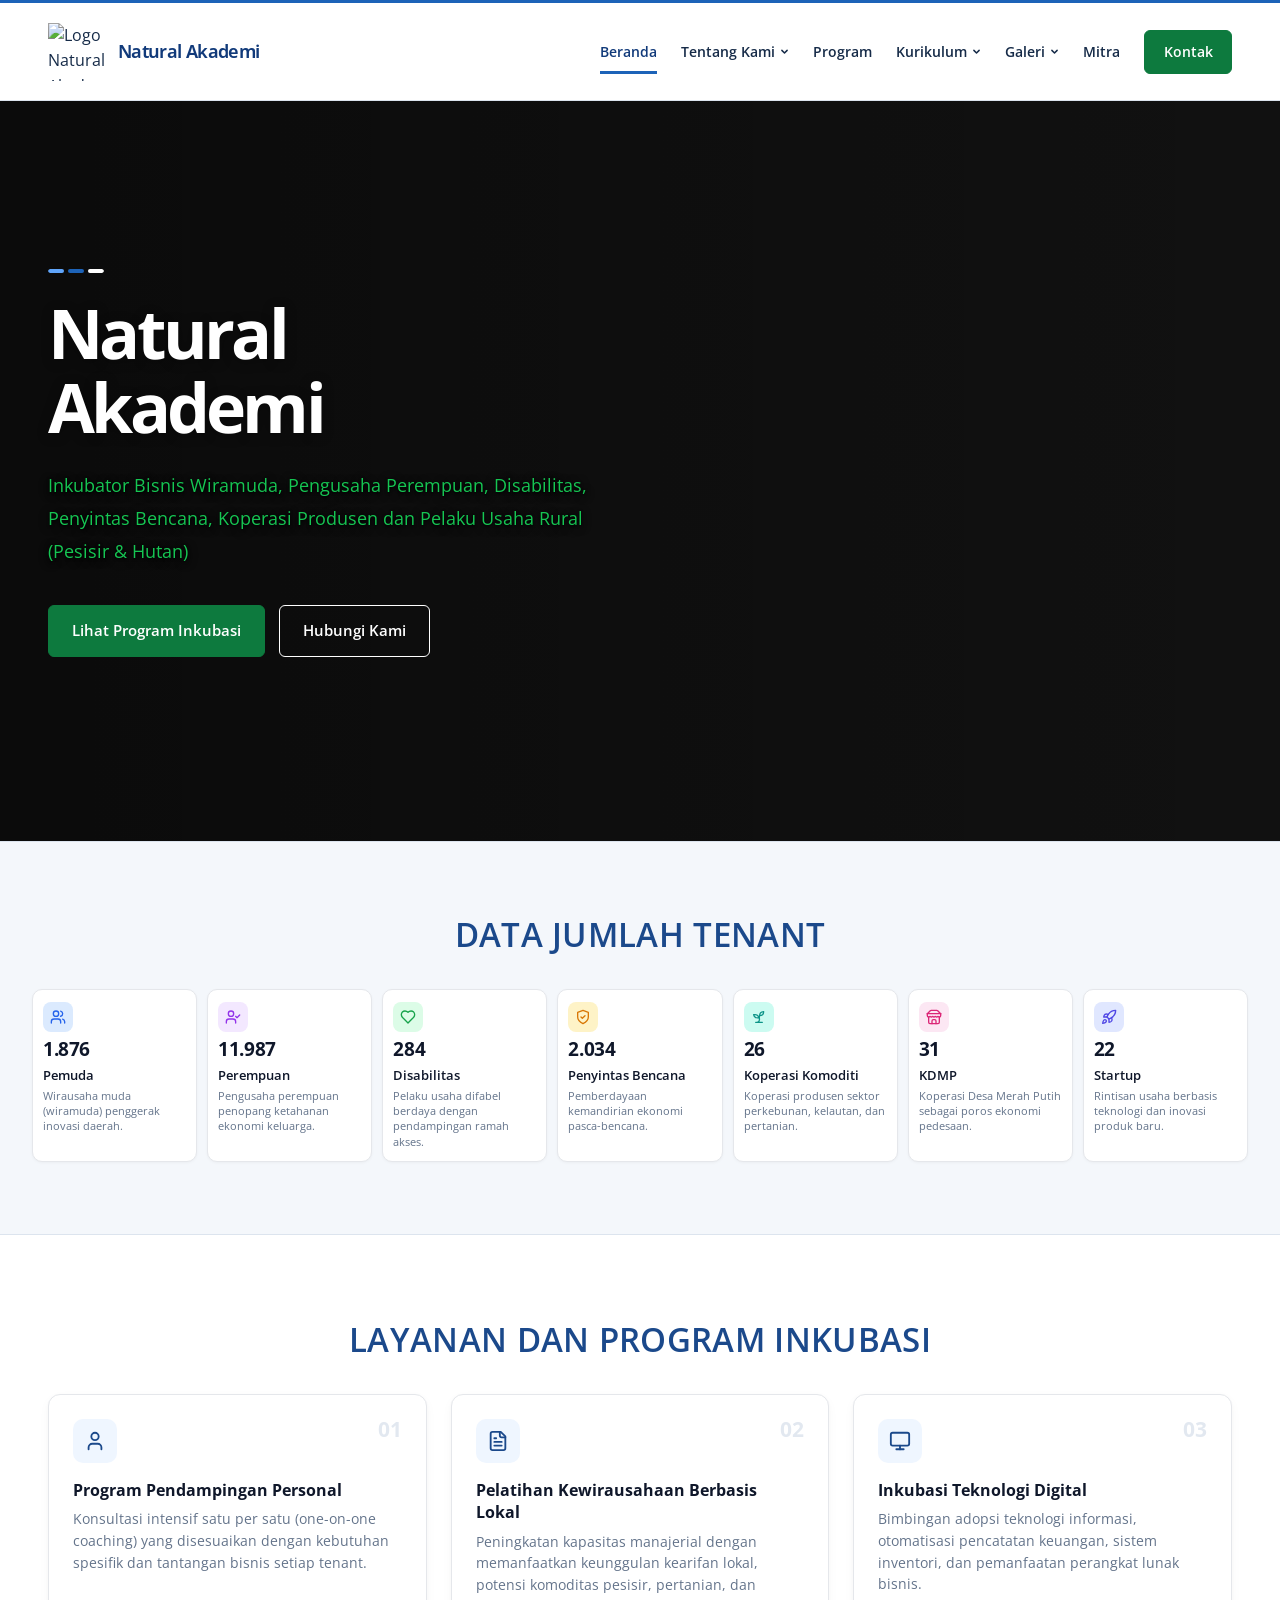
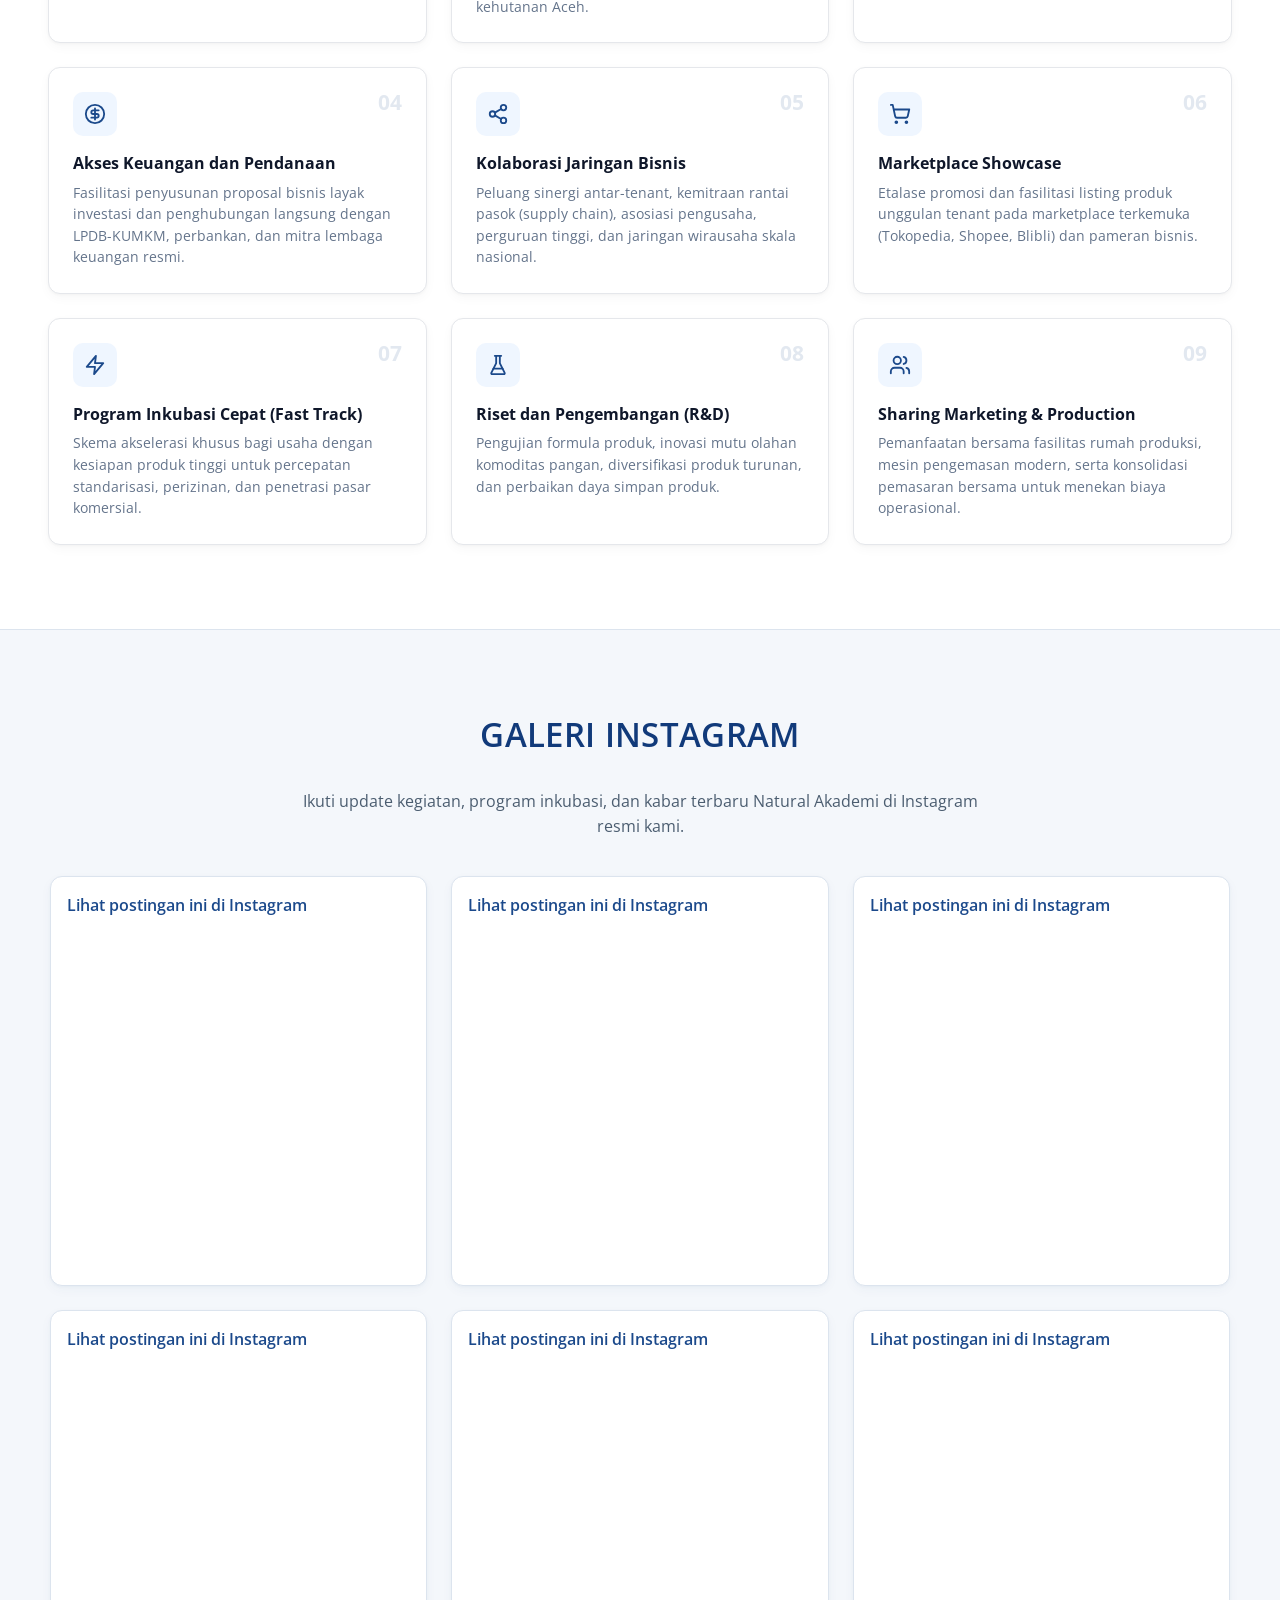
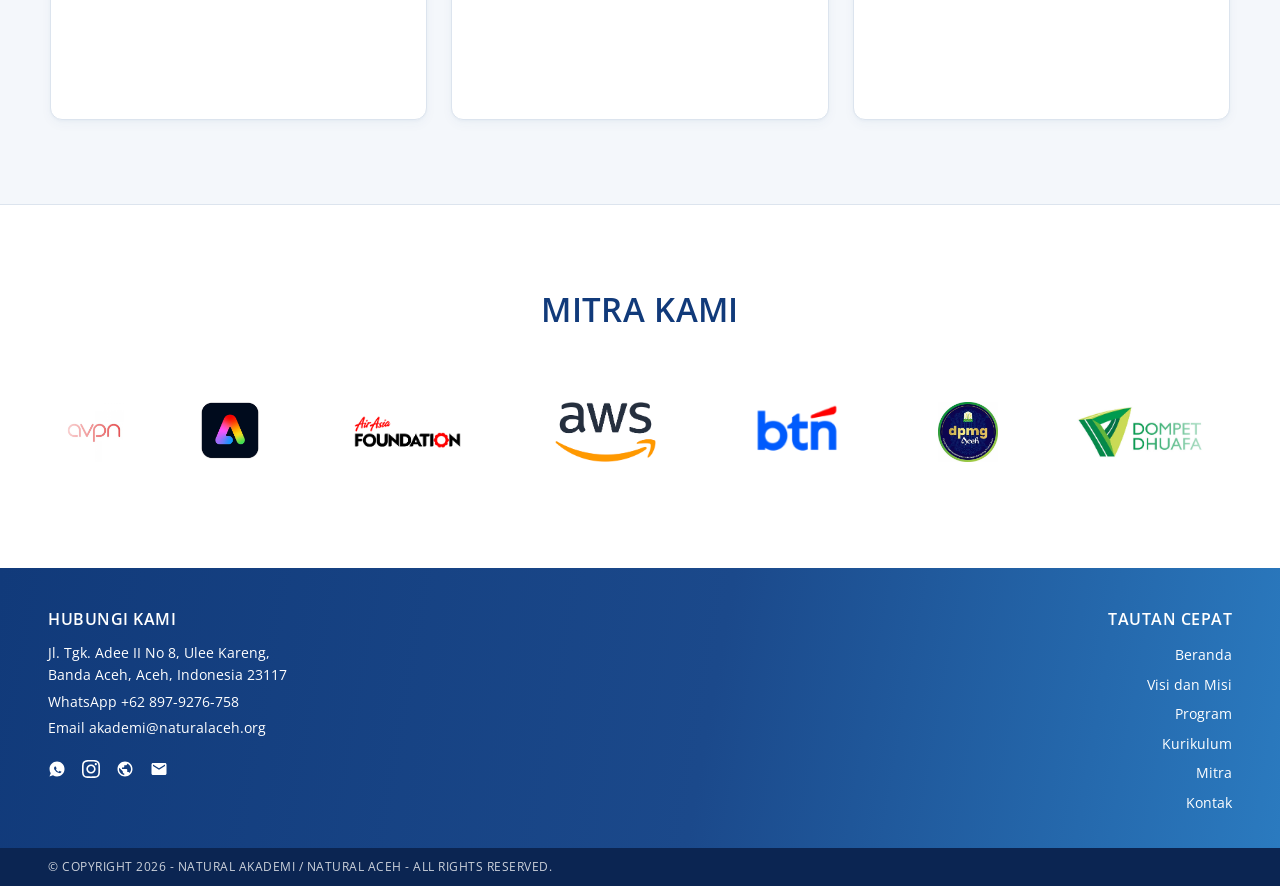
==== index.html @ de2aea74 "Add files via upload" ====
<!doctype html>
<html lang="id">
  <head>
    <meta charset="utf-8">
    <meta name="viewport" content="width=device-width, initial-scale=1">
    <meta name="theme-color" content="#1B498B">
    <meta name="description" content="Natural Akademi — Inkubator Bisnis Wiramuda, Pengusaha Perempuan, Disabilitas, Penyintas Bencana, Koperasi Produsen dan Pelaku Usaha Rural (Pesisir & Hutan)">
    <title>Natural Akademi | Sentra Kewirausahaan Pemuda</title>
    <link rel="icon" type="image/jpeg" href="Informasi%20mengenai%20natural%20akademi/Natural%20akademi%20logo%201.jpeg">
    <link rel="stylesheet" href="styles.css">
    <script src="script.js" defer></script>
  </head>
  <body>
    <a class="skip-link" href="#beranda">Lewati navigasi</a>

    <header class="site-header">
      <div class="container header-inner">
        <a class="brand" href="#beranda" aria-label="Natural Akademi — Beranda">
          <img src="Informasi%20mengenai%20natural%20akademi/Natural%20akademi%20logo%201.jpeg" width="1600" height="1596" alt="Logo Natural Akademi">
          <span>Natural <strong>Akademi</strong></span>
        </a>

        <button class="menu-toggle" type="button" aria-controls="primary-navigation" aria-expanded="false" hidden>
          <span class="menu-icon" aria-hidden="true"><span></span><span></span><span></span></span>
          <span class="visually-hidden menu-label">Buka menu navigasi</span>
        </button>

        <nav id="primary-navigation" class="navigation" aria-label="Navigasi utama">
          <ul>
            <li><a href="#beranda" aria-current="location">Beranda</a></li>
            <li class="nav-dropdown">
              <button
                class="dropdown-trigger"
                type="button"
                aria-expanded="false"
                aria-controls="dropdown-about"
                aria-haspopup="true"
              >
                <span>Tentang Kami</span>
                <svg class="dropdown-chevron" width="9" height="9" viewBox="0 0 12 12" aria-hidden="true" focusable="false">
                  <path d="M2.5 4.5L6 8L9.5 4.5" fill="none" stroke="currentColor" stroke-width="2" stroke-linecap="round" stroke-linejoin="round"/>
                </svg>
              </button>
              <ul id="dropdown-about" class="dropdown-menu">
                <li><a href="visi-misi.html">Visi dan Misi</a></li>
                <li><a href="tujuan-utama.html">Tujuan Utama</a></li>
                <li><a href="struktur-pengelola.html">Struktur Pengelola</a></li>
              </ul>
            </li>
            <li><a href="#program">Program</a></li>
            <li class="nav-dropdown">
              <button
                class="dropdown-trigger"
                type="button"
                aria-expanded="false"
                aria-controls="dropdown-curriculum"
                aria-haspopup="true"
              >
                <span>Kurikulum</span>
                <svg class="dropdown-chevron" width="9" height="9" viewBox="0 0 12 12" aria-hidden="true" focusable="false">
                  <path d="M2.5 4.5L6 8L9.5 4.5" fill="none" stroke="currentColor" stroke-width="2" stroke-linecap="round" stroke-linejoin="round"/>
                </svg>
              </button>
              <ul id="dropdown-curriculum" class="dropdown-menu">
                <li><a href="kurikulum-inkubasi-umkm.html">Kurikulum Inkubasi UMKM</a></li>
                <li><a href="strategi-inkubasi-koperasi.html">Strategi Inkubasi Koperasi</a></li>
              </ul>
            </li>
            <li class="nav-dropdown">
              <button
                class="dropdown-trigger"
                type="button"
                aria-expanded="false"
                aria-controls="dropdown-gallery"
                aria-haspopup="true"
              >
                <span>Galeri</span>
                <svg class="dropdown-chevron" width="9" height="9" viewBox="0 0 12 12" aria-hidden="true" focusable="false">
                  <path d="M2.5 4.5L6 8L9.5 4.5" fill="none" stroke="currentColor" stroke-width="2" stroke-linecap="round" stroke-linejoin="round"/>
                </svg>
              </button>
              <ul id="dropdown-gallery" class="dropdown-menu">
                <li><a href="#galeri-instagram">Galeri Instagram</a></li>
                <li><a href="galeri-photo.html">Galeri Photo</a></li>
              </ul>
            </li>
            <li><a href="#mitra">Mitra</a></li>
            <!-- Restore Alur Inkubasi and Fasilitas when their sections are available. -->
            <li><a class="nav-contact" href="#kontak">Kontak</a></li>
          </ul>
        </nav>
      </div>
    </header>

    <main>
      <section class="hero" id="beranda" aria-labelledby="hero-title" tabindex="-1">
        <video class="hero-video" id="hero-video" loop playsinline preload="metadata" aria-hidden="true" tabindex="-1">
          <source src="Pasar%20Laut%20Aceh.mp4" type="video/mp4">
        </video>
        <div class="container hero-inner">
          <div class="hero-content">
            <div class="brand-rule" aria-hidden="true"><span></span><span></span><span></span></div>
            <h1 id="hero-title">Natural <span>Akademi</span></h1>
            <p class="hero-tagline">Inkubator Bisnis Wiramuda, Pengusaha Perempuan, Disabilitas, Penyintas Bencana, Koperasi Produsen dan Pelaku Usaha Rural (Pesisir &amp; Hutan)</p>
            <div class="hero-actions">
              <a class="button button-primary" href="#program">Lihat Program Inkubasi</a>
              <a class="button button-secondary" href="#kontak">Hubungi Kami</a>
            </div>
          </div>
        </div>
      </section>
      <section class="tenant-section" id="tenant" aria-labelledby="tenant-title">
        <div class="container tenant-container">
          <h2 class="tenant-title" id="tenant-title">DATA JUMLAH TENANT</h2>
          <dl class="tenant-grid">
            <div class="tenant-card">
              <dd class="tenant-number">
                <span class="tenant-icon tenant-icon--blue" aria-hidden="true">
                  <svg viewBox="0 0 24 24" fill="none" stroke="currentColor" stroke-width="2" stroke-linecap="round" stroke-linejoin="round"><path d="M16 21v-2a4 4 0 0 0-4-4H6a4 4 0 0 0-4 4v2"/><circle cx="9" cy="7" r="4"/><path d="M22 21v-2a4 4 0 0 0-3-3.87"/><path d="M16 3.13a4 4 0 0 1 0 7.75"/></svg>
                </span>
                <span>1.876</span>
              </dd>
              <dt class="tenant-label">Pemuda</dt>
              <dd class="tenant-desc">Wirausaha muda (wiramuda) penggerak inovasi daerah.</dd>
            </div>
            <div class="tenant-card">
              <dd class="tenant-number">
                <span class="tenant-icon tenant-icon--purple" aria-hidden="true">
                  <svg viewBox="0 0 24 24" fill="none" stroke="currentColor" stroke-width="2" stroke-linecap="round" stroke-linejoin="round"><path d="M16 21v-2a4 4 0 0 0-4-4H6a4 4 0 0 0-4 4v2"/><circle cx="9" cy="7" r="4"/><polyline points="16 11 18 13 22 9"/></svg>
                </span>
                <span>11.987</span>
              </dd>
              <dt class="tenant-label">Perempuan</dt>
              <dd class="tenant-desc">Pengusaha perempuan penopang ketahanan ekonomi keluarga.</dd>
            </div>
            <div class="tenant-card">
              <dd class="tenant-number">
                <span class="tenant-icon tenant-icon--green" aria-hidden="true">
                  <svg viewBox="0 0 24 24" fill="none" stroke="currentColor" stroke-width="2" stroke-linecap="round" stroke-linejoin="round"><path d="M19 14c1.49-1.46 3-3.21 3-5.5A5.5 5.5 0 0 0 16.5 3c-1.76 0-3 .5-4.5 2-1.5-1.5-2.74-2-4.5-2A5.5 5.5 0 0 0 2 8.5c0 2.3 1.5 4.05 3 5.5l7 7Z"/></svg>
                </span>
                <span>284</span>
              </dd>
              <dt class="tenant-label">Disabilitas</dt>
              <dd class="tenant-desc">Pelaku usaha difabel berdaya dengan pendampingan ramah akses.</dd>
            </div>
            <div class="tenant-card">
              <dd class="tenant-number">
                <span class="tenant-icon tenant-icon--amber" aria-hidden="true">
                  <svg viewBox="0 0 24 24" fill="none" stroke="currentColor" stroke-width="2" stroke-linecap="round" stroke-linejoin="round"><path d="M12 22s8-4 8-10V5l-8-3-8 3v7c0 6 8 10 8 10"/><path d="m9 12 2 2 4-4"/></svg>
                </span>
                <span>2.034</span>
              </dd>
              <dt class="tenant-label">Penyintas Bencana</dt>
              <dd class="tenant-desc">Pemberdayaan kemandirian ekonomi pasca-bencana.</dd>
            </div>
            <div class="tenant-card">
              <dd class="tenant-number">
                <span class="tenant-icon tenant-icon--teal" aria-hidden="true">
                  <svg viewBox="0 0 24 24" fill="none" stroke="currentColor" stroke-width="2" stroke-linecap="round" stroke-linejoin="round"><path d="M7 20h10"/><path d="M10 20c5.5-2.5.8-6.4 3-10"/><path d="M9.5 9.4c1.1.8 1.8 2.2 2.3 3.7-2 .4-3.5.4-4.8-.3-1.2-.6-2.3-1.9-3-4.2 2.8-.5 4.4 0 5.5.8z"/><path d="M14.1 6a7 7 0 0 0-1.1 4c1.9-.1 3.3-.6 4.3-1.4 1-1 1.6-2.3 1.7-4.6-2.7.1-4 1-4.9 2z"/></svg>
                </span>
                <span>26</span>
              </dd>
              <dt class="tenant-label">Koperasi Komoditi</dt>
              <dd class="tenant-desc">Koperasi produsen sektor perkebunan, kelautan, dan pertanian.</dd>
            </div>
            <div class="tenant-card">
              <dd class="tenant-number">
                <span class="tenant-icon tenant-icon--pink" aria-hidden="true">
                  <svg viewBox="0 0 24 24" fill="none" stroke="currentColor" stroke-width="2" stroke-linecap="round" stroke-linejoin="round"><path d="m2 7 4.41-4.41A2 2 0 0 1 7.83 2h8.34a2 2 0 0 1 1.42.59L22 7"/><path d="M4 12v8a2 2 0 0 0 2 2h12a2 2 0 0 0 2-2v-8"/><path d="M15 22v-4a2 2 0 0 0-2-2h-2a2 2 0 0 0-2 2v4"/><path d="M2 7h20"/><path d="M22 7v3a2 2 0 0 1-2 2v0a2.7 2.7 0 0 1-1.59-.63.7.7 0 0 0-.82 0A2.7 2.7 0 0 1 16 12a2.7 2.7 0 0 1-1.59-.63.7.7 0 0 0-.82 0A2.7 2.7 0 0 1 12 12a2.7 2.7 0 0 1-1.59-.63.7.7 0 0 0-.82 0A2.7 2.7 0 0 1 8 12a2.7 2.7 0 0 1-1.59-.63.7.7 0 0 0-.82 0A2.7 2.7 0 0 1 4 12v0a2 2 0 0 1-2-2V7"/></svg>
                </span>
                <span>31</span>
              </dd>
              <dt class="tenant-label">KDMP</dt>
              <dd class="tenant-desc">Koperasi Desa Merah Putih sebagai poros ekonomi pedesaan.</dd>
            </div>
            <div class="tenant-card">
              <dd class="tenant-number">
                <span class="tenant-icon tenant-icon--indigo" aria-hidden="true">
                  <svg viewBox="0 0 24 24" fill="none" stroke="currentColor" stroke-width="2" stroke-linecap="round" stroke-linejoin="round"><path d="M4.5 16.5c-1.5 1.26-2 5-2 5s3.74-.5 5-2c.71-.84.7-2.13-.09-2.91a2.18 2.18 0 0 0-2.91-.09z"/><path d="m12 15-3-3a22 22 0 0 1 2-3.95A12.88 12.88 0 0 1 22 2c0 2.72-.78 7.5-6 11a22.35 22.35 0 0 1-4 2z"/><path d="M9 12H4s.55-3.03 2-4c1.62-1.08 5 0 5 0"/><path d="M12 15v5s3.03-.55 4-2c1.08-1.62 0-5 0-5"/></svg>
                </span>
                <span>22</span>
              </dd>
              <dt class="tenant-label">Startup</dt>
              <dd class="tenant-desc">Rintisan usaha berbasis teknologi dan inovasi produk baru.</dd>
            </div>
          </dl>
        </div>
      </section>
      <section class="program-section" id="program" aria-labelledby="program-title">
        <div class="container">
          <h2 class="program-title" id="program-title">LAYANAN DAN PROGRAM INKUBASI</h2>
          <ol class="program-grid" role="list">
            <li class="program-card">
              <div class="program-card-header">
                <span class="program-icon" aria-hidden="true">
                  <svg viewBox="0 0 24 24" fill="none" stroke="currentColor" stroke-width="2" stroke-linecap="round" stroke-linejoin="round"><path d="M19 21v-2a4 4 0 0 0-4-4H9a4 4 0 0 0-4 4v2"/><circle cx="12" cy="7" r="4"/></svg>
                </span>
                <span class="program-number" aria-hidden="true">01</span>
              </div>
              <h3 class="program-card-title">Program Pendampingan Personal</h3>
              <p class="program-card-desc">Konsultasi intensif satu per satu (one-on-one coaching) yang disesuaikan dengan kebutuhan spesifik dan tantangan bisnis setiap tenant.</p>
            </li>
            <li class="program-card">
              <div class="program-card-header">
                <span class="program-icon" aria-hidden="true">
                  <svg viewBox="0 0 24 24" fill="none" stroke="currentColor" stroke-width="2" stroke-linecap="round" stroke-linejoin="round"><path d="M15 2H6a2 2 0 0 0-2 2v16a2 2 0 0 0 2 2h12a2 2 0 0 0 2-2V7Z"/><path d="M14 2v4a2 2 0 0 0 2 2h4"/><path d="M10 9H8"/><path d="M16 13H8"/><path d="M16 17H8"/></svg>
                </span>
                <span class="program-number" aria-hidden="true">02</span>
              </div>
              <h3 class="program-card-title">Pelatihan Kewirausahaan Berbasis Lokal</h3>
              <p class="program-card-desc">Peningkatan kapasitas manajerial dengan memanfaatkan keunggulan kearifan lokal, potensi komoditas pesisir, pertanian, dan kehutanan Aceh.</p>
            </li>
            <li class="program-card">
              <div class="program-card-header">
                <span class="program-icon" aria-hidden="true">
                  <svg viewBox="0 0 24 24" fill="none" stroke="currentColor" stroke-width="2" stroke-linecap="round" stroke-linejoin="round"><rect width="20" height="14" x="2" y="3" rx="2"/><line x1="8" x2="16" y1="21" y2="21"/><line x1="12" x2="12" y1="17" y2="21"/></svg>
                </span>
                <span class="program-number" aria-hidden="true">03</span>
              </div>
              <h3 class="program-card-title">Inkubasi Teknologi Digital</h3>
              <p class="program-card-desc">Bimbingan adopsi teknologi informasi, otomatisasi pencatatan keuangan, sistem inventori, dan pemanfaatan perangkat lunak bisnis.</p>
            </li>
            <li class="program-card">
              <div class="program-card-header">
                <span class="program-icon" aria-hidden="true">
                  <svg viewBox="0 0 24 24" fill="none" stroke="currentColor" stroke-width="2" stroke-linecap="round" stroke-linejoin="round"><circle cx="12" cy="12" r="10"/><path d="M16 8h-6a2 2 0 1 0 0 4h4a2 2 0 1 1 0 4H8"/><path d="M12 18V6"/></svg>
                </span>
                <span class="program-number" aria-hidden="true">04</span>
              </div>
              <h3 class="program-card-title">Akses Keuangan dan Pendanaan</h3>
              <p class="program-card-desc">Fasilitasi penyusunan proposal bisnis layak investasi dan penghubungan langsung dengan LPDB-KUMKM, perbankan, dan mitra lembaga keuangan resmi.</p>
            </li>
            <li class="program-card">
              <div class="program-card-header">
                <span class="program-icon" aria-hidden="true">
                  <svg viewBox="0 0 24 24" fill="none" stroke="currentColor" stroke-width="2" stroke-linecap="round" stroke-linejoin="round"><circle cx="18" cy="5" r="3"/><circle cx="6" cy="12" r="3"/><circle cx="18" cy="19" r="3"/><line x1="8.59" x2="15.42" y1="13.51" y2="17.49"/><line x1="15.41" x2="8.59" y1="6.51" y2="10.49"/></svg>
                </span>
                <span class="program-number" aria-hidden="true">05</span>
              </div>
              <h3 class="program-card-title">Kolaborasi Jaringan Bisnis</h3>
              <p class="program-card-desc">Peluang sinergi antar-tenant, kemitraan rantai pasok (supply chain), asosiasi pengusaha, perguruan tinggi, dan jaringan wirausaha skala nasional.</p>
            </li>
            <li class="program-card">
              <div class="program-card-header">
                <span class="program-icon" aria-hidden="true">
                  <svg viewBox="0 0 24 24" fill="none" stroke="currentColor" stroke-width="2" stroke-linecap="round" stroke-linejoin="round"><circle cx="8" cy="21" r="1"/><circle cx="19" cy="21" r="1"/><path d="M2.05 2.05h2l2.66 12.42a2 2 0 0 0 2 1.58h9.78a2 2 0 0 0 1.95-1.57l1.65-7.43H5.12"/></svg>
                </span>
                <span class="program-number" aria-hidden="true">06</span>
              </div>
              <h3 class="program-card-title">Marketplace Showcase</h3>
              <p class="program-card-desc">Etalase promosi dan fasilitasi listing produk unggulan tenant pada marketplace terkemuka (Tokopedia, Shopee, Blibli) dan pameran bisnis.</p>
            </li>
            <li class="program-card">
              <div class="program-card-header">
                <span class="program-icon" aria-hidden="true">
                  <svg viewBox="0 0 24 24" fill="none" stroke="currentColor" stroke-width="2" stroke-linecap="round" stroke-linejoin="round"><polygon points="13 2 3 14 12 14 11 22 21 10 12 10 13 2"/></svg>
                </span>
                <span class="program-number" aria-hidden="true">07</span>
              </div>
              <h3 class="program-card-title">Program Inkubasi Cepat (Fast Track)</h3>
              <p class="program-card-desc">Skema akselerasi khusus bagi usaha dengan kesiapan produk tinggi untuk percepatan standarisasi, perizinan, dan penetrasi pasar komersial.</p>
            </li>
            <li class="program-card">
              <div class="program-card-header">
                <span class="program-icon" aria-hidden="true">
                  <svg viewBox="0 0 24 24" fill="none" stroke="currentColor" stroke-width="2" stroke-linecap="round" stroke-linejoin="round"><path d="M10 2v7.527a2 2 0 0 1-.211.896L4.72 20.55a1 1 0 0 0 .9 1.45h12.76a1 1 0 0 0 .9-1.45l-5.069-10.127A2 2 0 0 1 14 9.527V2"/><path d="M8.5 2h7"/><path d="M7 16h10"/></svg>
                </span>
                <span class="program-number" aria-hidden="true">08</span>
              </div>
              <h3 class="program-card-title">Riset dan Pengembangan (R&amp;D)</h3>
              <p class="program-card-desc">Pengujian formula produk, inovasi mutu olahan komoditas pangan, diversifikasi produk turunan, dan perbaikan daya simpan produk.</p>
            </li>
            <li class="program-card">
              <div class="program-card-header">
                <span class="program-icon" aria-hidden="true">
                  <svg viewBox="0 0 24 24" fill="none" stroke="currentColor" stroke-width="2" stroke-linecap="round" stroke-linejoin="round"><path d="M16 21v-2a4 4 0 0 0-4-4H6a4 4 0 0 0-4 4v2"/><circle cx="9" cy="7" r="4"/><path d="M22 21v-2a4 4 0 0 0-3-3.87"/><path d="M16 3.13a4 4 0 0 1 0 7.75"/></svg>
                </span>
                <span class="program-number" aria-hidden="true">09</span>
              </div>
              <h3 class="program-card-title">Sharing Marketing &amp; Production</h3>
              <p class="program-card-desc">Pemanfaatan bersama fasilitas rumah produksi, mesin pengemasan modern, serta konsolidasi pemasaran bersama untuk menekan biaya operasional.</p>
            </li>
          </ol>
        </div>
      </section>

      <!-- Section Galeri Instagram (Sebelum Mitra) -->
      <section class="gallery-ig-section" id="galeri-instagram" aria-labelledby="gallery-ig-title">
        <div class="container">
          <div class="gallery-ig-inner">
            <h2 class="visi-misi-title" id="gallery-ig-title">GALERI INSTAGRAM</h2>
            <p class="gallery-ig-subtitle">Ikuti update kegiatan, program inkubasi, dan kabar terbaru Natural Akademi di Instagram resmi kami.</p>

            <ul class="gallery-ig-grid" aria-label="Daftar Postingan Instagram Natural Aceh">
              <li class="gallery-ig-card">
                <div class="ig-card-wrapper">
                  <blockquote class="instagram-media" data-instgrm-permalink="https://www.instagram.com/p/DgE9Px3xVOS/" data-instgrm-version="14">
                    <div style="padding:16px;">
                      <a href="https://www.instagram.com/p/DgE9Px3xVOS/" target="_blank" rel="noopener noreferrer" style="color:#1B498B; text-decoration:none; font-weight:600;">
                        Lihat postingan ini di Instagram
                      </a>
                    </div>
                  </blockquote>
                </div>
              </li>
              <li class="gallery-ig-card">
                <div class="ig-card-wrapper">
                  <blockquote class="instagram-media" data-instgrm-permalink="https://www.instagram.com/p/DgE9G06Rac5/" data-instgrm-version="14">
                    <div style="padding:16px;">
                      <a href="https://www.instagram.com/p/DgE9G06Rac5/" target="_blank" rel="noopener noreferrer" style="color:#1B498B; text-decoration:none; font-weight:600;">
                        Lihat postingan ini di Instagram
                      </a>
                    </div>
                  </blockquote>
                </div>
              </li>
              <li class="gallery-ig-card">
                <div class="ig-card-wrapper">
                  <blockquote class="instagram-media" data-instgrm-permalink="https://www.instagram.com/p/DfWUd2Ekw_3/" data-instgrm-version="14">
                    <div style="padding:16px;">
                      <a href="https://www.instagram.com/p/DfWUd2Ekw_3/" target="_blank" rel="noopener noreferrer" style="color:#1B498B; text-decoration:none; font-weight:600;">
                        Lihat postingan ini di Instagram
                      </a>
                    </div>
                  </blockquote>
                </div>
              </li>
              <li class="gallery-ig-card">
                <div class="ig-card-wrapper">
                  <blockquote class="instagram-media" data-instgrm-permalink="https://www.instagram.com/p/DfWUaR1E4mA/" data-instgrm-version="14">
                    <div style="padding:16px;">
                      <a href="https://www.instagram.com/p/DfWUaR1E4mA/" target="_blank" rel="noopener noreferrer" style="color:#1B498B; text-decoration:none; font-weight:600;">
                        Lihat postingan ini di Instagram
                      </a>
                    </div>
                  </blockquote>
                </div>
              </li>
              <li class="gallery-ig-card">
                <div class="ig-card-wrapper">
                  <blockquote class="instagram-media" data-instgrm-permalink="https://www.instagram.com/p/DfWUVsvkxzE/" data-instgrm-version="14">
                    <div style="padding:16px;">
                      <a href="https://www.instagram.com/p/DfWUVsvkxzE/" target="_blank" rel="noopener noreferrer" style="color:#1B498B; text-decoration:none; font-weight:600;">
                        Lihat postingan ini di Instagram
                      </a>
                    </div>
                  </blockquote>
                </div>
              </li>
              <li class="gallery-ig-card">
                <div class="ig-card-wrapper">
                  <blockquote class="instagram-media" data-instgrm-permalink="https://www.instagram.com/p/DfWUQfgE_N0/" data-instgrm-version="14">
                    <div style="padding:16px;">
                      <a href="https://www.instagram.com/p/DfWUQfgE_N0/" target="_blank" rel="noopener noreferrer" style="color:#1B498B; text-decoration:none; font-weight:600;">
                        Lihat postingan ini di Instagram
                      </a>
                    </div>
                  </blockquote>
                </div>
              </li>
            </ul>
          </div>
        </div>
        <script async src="https://www.instagram.com/embed.js"></script>
      </section>

      <!-- Section Mitra (Sebelum Kontak) -->
      <section class="partner-home-section" id="mitra" aria-labelledby="partner-title">
        <div class="container">
          <div class="partner-section">
            <h2 class="visi-misi-title" id="partner-title">MITRA KAMI</h2>

            <div class="partner-marquee">
              <div class="partner-marquee-track">
                <ul class="partner-marquee-list" aria-label="Daftar Logo Mitra Natural Akademi">
                  <li class="partner-marquee-item">
                    <img src="Mitra/AVPN%20logo.jpg" alt="Logo AVPN">
                  </li>
                  <li class="partner-marquee-item">
                    <img src="Mitra/Adobe%20Express%20logo.jpg" alt="Logo Adobe Express">
                  </li>
                  <li class="partner-marquee-item">
                    <img src="Mitra/Airasia%20Foundation%20logo.png" alt="Logo AirAsia Foundation">
                  </li>
                  <li class="partner-marquee-item">
                    <img src="Mitra/Amazone%20Web%20Service%20logo.png" alt="Logo Amazon Web Services">
                  </li>
                  <li class="partner-marquee-item">
                    <img src="Mitra/Bank%20BTN%20Logo.png" alt="Logo Bank BTN">
                  </li>
                  <li class="partner-marquee-item">
                    <img src="Mitra/DPMG%20Aceh%20logo.jpg" alt="Logo DPMG Aceh">
                  </li>
                  <li class="partner-marquee-item">
                    <img src="Mitra/Dompet%20Dhuafa%20logo.jpg" alt="Logo Dompet Dhuafa">
                  </li>
                  <li class="partner-marquee-item">
                    <img src="Mitra/GS1%20logo.png" alt="Logo GS1">
                  </li>
                  <li class="partner-marquee-item">
                    <img src="Mitra/Global%20center%20of%20adaption%20logo.png" alt="Logo Global Center on Adaptation">
                  </li>
                  <li class="partner-marquee-item">
                    <img src="Mitra/Honnold%20foundation%20logo.png" alt="Logo Honnold Foundation">
                  </li>
                  <li class="partner-marquee-item">
                    <img src="Mitra/Kedutaan%20Austria%20logo.png" alt="Logo Kedutaan Austria">
                  </li>
                  <li class="partner-marquee-item">
                    <img src="Mitra/Kemenkop%20Logo.png" alt="Logo Kementerian Koperasi dan UKM">
                  </li>
                  <li class="partner-marquee-item">
                    <img src="Mitra/Kemenpora%20Logo.png" alt="Logo Kementerian Pemuda dan Olahraga">
                  </li>
                  <li class="partner-marquee-item">
                    <img src="Mitra/Kemenristekdikti%20logo.png" alt="Logo Kemenristekdikti">
                  </li>
                  <li class="partner-marquee-item">
                    <img src="Mitra/Kementerian%20Agama%20logo.png" alt="Logo Kementerian Agama">
                  </li>
                  <li class="partner-marquee-item">
                    <img src="Mitra/Kementerian%20Ketenagakerjaan%20Kemnaker%20Logo.png" alt="Logo Kementerian Ketenagakerjaan">
                  </li>
                  <li class="partner-marquee-item">
                    <img src="Mitra/LPDB%20Koperasi%20logo.jpg" alt="Logo LPDB Koperasi">
                  </li>
                  <li class="partner-marquee-item">
                    <img src="Mitra/Paris%20peace%20Forum%20logo.png" alt="Logo Paris Peace Forum">
                  </li>
                  <li class="partner-marquee-item">
                    <img src="Mitra/Pegadaian%20Syariah%20logo.png" alt="Logo Pegadaian Syariah">
                  </li>
                  <li class="partner-marquee-item">
                    <img src="Mitra/Pemerintah%20aceh%20logo.png" alt="Logo Pemerintah Aceh">
                  </li>
                  <li class="partner-marquee-item">
                    <img src="Mitra/Pemkab%20Aceh%20Tengah%20logo.png" alt="Logo Pemkab Aceh Tengah">
                  </li>
                  <li class="partner-marquee-item">
                    <img src="Mitra/Pemkab%20aceh%20barat%20logo.jpg" alt="Logo Pemkab Aceh Barat">
                  </li>
                  <li class="partner-marquee-item">
                    <img src="Mitra/Pemko%20banda%20aceh%20logo.png" alt="Logo Pemko Banda Aceh">
                  </li>
                  <li class="partner-marquee-item">
                    <img src="Mitra/pln%20peduli%20logo.png" alt="Logo PLN Peduli">
                  </li>
                  <li class="partner-marquee-item">
                    <img src="Mitra/RRI%20logo.png" alt="Logo RRI">
                  </li>
                  <li class="partner-marquee-item">
                    <img src="Mitra/UMKM%20Logo.png" alt="Logo UMKM">
                  </li>
                  <li class="partner-marquee-item">
                    <img src="Mitra/Univ%20Abulyatama%20logo.jpg" alt="Logo Universitas Abulyatama">
                  </li>
                  <li class="partner-marquee-item">
                    <img src="Mitra/Universitas%20Syiah%20Kuala%20(USK)%20Logo.png" alt="Logo Universitas Syiah Kuala (USK)">
                  </li>
                  <li class="partner-marquee-item">
                    <img src="Mitra/Universitas%20Teuku%20Umar%20(UTU)%20logo.png" alt="Logo Universitas Teuku Umar (UTU)">
                  </li>
                  <li class="partner-marquee-item">
                    <img src="Mitra/WCS%20logo.png" alt="Logo WCS">
                  </li>
                  <li class="partner-marquee-item">
                    <img src="Mitra/PF%20muda%20logo.jpeg" alt="Pertamina Foundation">
                  </li>
                  <li class="partner-marquee-item">
                    <img src="Mitra/bisa%20logo.jpeg" alt="BISA">
                  </li>
                </ul>

                <ul class="partner-marquee-list" aria-hidden="true">
                  <li class="partner-marquee-item">
                    <img src="Mitra/AVPN%20logo.jpg" alt="">
                  </li>
                  <li class="partner-marquee-item">
                    <img src="Mitra/Adobe%20Express%20logo.jpg" alt="">
                  </li>
                  <li class="partner-marquee-item">
                    <img src="Mitra/Airasia%20Foundation%20logo.png" alt="">
                  </li>
                  <li class="partner-marquee-item">
                    <img src="Mitra/Amazone%20Web%20Service%20logo.png" alt="">
                  </li>
                  <li class="partner-marquee-item">
                    <img src="Mitra/Bank%20BTN%20Logo.png" alt="">
                  </li>
                  <li class="partner-marquee-item">
                    <img src="Mitra/DPMG%20Aceh%20logo.jpg" alt="">
                  </li>
                  <li class="partner-marquee-item">
                    <img src="Mitra/Dompet%20Dhuafa%20logo.jpg" alt="">
                  </li>
                  <li class="partner-marquee-item">
                    <img src="Mitra/GS1%20logo.png" alt="">
                  </li>
                  <li class="partner-marquee-item">
                    <img src="Mitra/Global%20center%20of%20adaption%20logo.png" alt="">
                  </li>
                  <li class="partner-marquee-item">
                    <img src="Mitra/Honnold%20foundation%20logo.png" alt="">
                  </li>
                  <li class="partner-marquee-item">
                    <img src="Mitra/Kedutaan%20Austria%20logo.png" alt="">
                  </li>
                  <li class="partner-marquee-item">
                    <img src="Mitra/Kemenkop%20Logo.png" alt="">
                  </li>
                  <li class="partner-marquee-item">
                    <img src="Mitra/Kemenpora%20Logo.png" alt="">
                  </li>
                  <li class="partner-marquee-item">
                    <img src="Mitra/Kemenristekdikti%20logo.png" alt="">
                  </li>
                  <li class="partner-marquee-item">
                    <img src="Mitra/Kementerian%20Agama%20logo.png" alt="">
                  </li>
                  <li class="partner-marquee-item">
                    <img src="Mitra/Kementerian%20Ketenagakerjaan%20Kemnaker%20Logo.png" alt="">
                  </li>
                  <li class="partner-marquee-item">
                    <img src="Mitra/LPDB%20Koperasi%20logo.jpg" alt="">
                  </li>
                  <li class="partner-marquee-item">
                    <img src="Mitra/Paris%20peace%20Forum%20logo.png" alt="">
                  </li>
                  <li class="partner-marquee-item">
                    <img src="Mitra/Pegadaian%20Syariah%20logo.png" alt="">
                  </li>
                  <li class="partner-marquee-item">
                    <img src="Mitra/Pemerintah%20aceh%20logo.png" alt="">
                  </li>
                  <li class="partner-marquee-item">
                    <img src="Mitra/Pemkab%20Aceh%20Tengah%20logo.png" alt="">
                  </li>
                  <li class="partner-marquee-item">
                    <img src="Mitra/Pemkab%20aceh%20barat%20logo.jpg" alt="">
                  </li>
                  <li class="partner-marquee-item">
                    <img src="Mitra/Pemko%20banda%20aceh%20logo.png" alt="">
                  </li>
                  <li class="partner-marquee-item">
                    <img src="Mitra/pln%20peduli%20logo.png" alt="">
                  </li>
                  <li class="partner-marquee-item">
                    <img src="Mitra/RRI%20logo.png" alt="">
                  </li>
                  <li class="partner-marquee-item">
                    <img src="Mitra/UMKM%20Logo.png" alt="">
                  </li>
                  <li class="partner-marquee-item">
                    <img src="Mitra/Univ%20Abulyatama%20logo.jpg" alt="">
                  </li>
                  <li class="partner-marquee-item">
                    <img src="Mitra/Universitas%20Syiah%20Kuala%20(USK)%20Logo.png" alt="">
                  </li>
                  <li class="partner-marquee-item">
                    <img src="Mitra/Universitas%20Teuku%20Umar%20(UTU)%20logo.png" alt="">
                  </li>
                  <li class="partner-marquee-item">
                    <img src="Mitra/WCS%20logo.png" alt="">
                  </li>
                  <li class="partner-marquee-item">
                    <img src="Mitra/PF%20muda%20logo.jpeg" alt="">
                  </li>
                  <li class="partner-marquee-item">
                    <img src="Mitra/bisa%20logo.jpeg" alt="">
                  </li>
                </ul>
              </div>
            </div>
          </div>
        </div>
      </section>
    </main>
    <footer class="site-footer" id="kontak" aria-labelledby="contact-title" tabindex="-1">
      <div class="footer-main-area">
        <div class="container footer-container">
          
          <!-- Kolom Kiri: HUBUNGI KAMI -->
          <div class="footer-col-left">
            <h2 class="footer-col-title" id="contact-title">HUBUNGI KAMI</h2>
            
            <div class="footer-contact-info">
              <p class="footer-info-item">
                Jl. Tgk. Adee II No 8, Ulee Kareng,<br>Banda Aceh, Aceh, Indonesia 23117
              </p>
              <p class="footer-info-item">
                <a href="https://wa.me/628979276758" target="_blank" rel="noopener noreferrer">WhatsApp +62 897-9276-758</a>
              </p>
              <p class="footer-info-item">
                <a href="mailto:akademi@naturalaceh.org">Email akademi@naturalaceh.org</a>
              </p>
            </div>

            <!-- Ikon Media Sosial Horizontal (Putih polos tanpa kotak/lingkaran) -->
            <div class="footer-social-row" aria-label="Media Sosial dan Kontak Resmi">
              <a class="footer-social-icon" href="https://wa.me/628979276758" target="_blank" rel="noopener noreferrer" aria-label="WhatsApp Natural Akademi">
                <svg width="18" height="18" viewBox="0 0 24 24" fill="currentColor" aria-hidden="true">
                  <path d="M12.031 2C6.511 2 2.016 6.496 2.016 12.016c0 1.954.56 3.86 1.625 5.517L2 22.031l4.633-1.602a9.99 9.99 0 0 0 5.398 1.579c5.52 0 10.016-4.496 10.016-10.016 0-5.52-4.496-9.992-10.016-9.992zm5.727 14.156c-.242.68-1.22 1.305-1.695 1.383-.446.078-1.016.14-3.14-.742-2.313-.961-3.797-3.32-3.914-3.477-.117-.156-.938-1.25-.938-2.383 0-1.133.586-1.688.805-1.922.21-.234.468-.297.625-.297.156 0 .312 0 .445.008.149.008.352-.055.555.43.211.5.719 1.758.781 1.883.063.125.102.273.016.438-.078.164-.117.273-.234.414-.117.14-.242.32-.344.43-.117.117-.242.242-.102.476.14.242.625 1.031 1.344 1.672.922.82 1.703 1.078 1.945 1.195.242.117.383.102.523-.062.14-.164.602-.703.766-.945.164-.242.328-.203.547-.117.219.078 1.39.656 1.633.781.242.117.406.18.468.281.063.102.063.586-.18 1.266z"/>
                </svg>
              </a>
              <a class="footer-social-icon" href="https://www.instagram.com/naturalaceh/" target="_blank" rel="noopener noreferrer" aria-label="Instagram Natural Aceh">
                <svg width="18" height="18" viewBox="0 0 24 24" fill="currentColor" aria-hidden="true">
                  <path d="M12 2.163c3.204 0 3.584.012 4.85.07 3.252.148 4.771 1.691 4.919 4.919.058 1.265.069 1.645.069 4.849 0 3.205-.012 3.584-.069 4.849-.149 3.225-1.664 4.771-4.919 4.919-1.266.058-1.644.07-4.85.07-3.204 0-3.584-.012-4.849-.07-3.26-.149-4.771-1.699-4.919-4.92-.058-1.265-.07-1.644-.07-4.849 0-3.204.013-3.583.07-4.849.149-3.227 1.664-4.771 4.919-4.919 1.266-.057 1.645-.069 4.849-.069zm0-2.163c-3.259 0-3.667.014-4.947.072-4.358.2-6.78 2.618-6.98 6.98-.059 1.281-.073 1.689-.073 4.948 0 3.259.014 3.668.072 4.948.2 4.358 2.618 6.78 6.98 6.98 1.281.058 1.689.072 4.948.072 3.259 0 3.668-.014 4.948-.072 4.354-.2 6.782-2.618 6.979-6.98.059-1.28.073-1.689.073-4.948 0-3.259-.014-3.667-.072-4.947-.196-4.354-2.617-6.78-6.979-6.98-1.281-.059-1.69-.073-4.949-.073zm0 5.838c-3.403 0-6.162 2.759-6.162 6.162s2.759 6.163 6.162 6.163 6.162-2.759 6.162-6.163c0-3.403-2.759-6.162-6.162-6.162zm0 10.162c-2.209 0-4-1.79-4-4 0-2.209 1.791-4 4-4s4 1.791 4 4c0 2.21-1.791 4-4 4zm6.406-11.845c-.796 0-1.441.645-1.441 1.44s.645 1.44 1.441 1.44c.795 0 1.439-.645 1.439-1.44s-.644-1.44-1.439-1.44z"/>
                </svg>
              </a>
              <a class="footer-social-icon" href="https://naturalaceh.org/" target="_blank" rel="noopener noreferrer" aria-label="Website Resmi Natural Aceh">
                <svg width="18" height="18" viewBox="0 0 24 24" fill="currentColor" aria-hidden="true">
                  <path d="M12 2C6.48 2 2 6.48 2 12s4.48 10 10 10 10-4.48 10-10S17.52 2 12 2zm-1 17.93c-3.95-.49-7-3.85-7-7.93 0-.62.08-1.21.21-1.79L9 15v1c0 1.1.9 2 2 2v1.93zm6.9-2.54c-.26-.81-1-1.39-1.9-1.39h-1v-3c0-.55-.45-1-1-1H8v-2h2c.55 0 1-.45 1-1V7h2c1.1 0 2-.9 2-2v-.41c2.93 1.19 5 4.06 5 7.41 0 2.08-.8 3.97-2.1 5.39z"/>
                </svg>
              </a>
              <a class="footer-social-icon" href="mailto:akademi@naturalaceh.org" aria-label="Email Natural Akademi">
                <svg width="18" height="18" viewBox="0 0 24 24" fill="currentColor" aria-hidden="true">
                  <path d="M20 4H4c-1.1 0-1.99.9-1.99 2L2 18c0 1.1.9 2 2 2h16c1.1 0 2-.9 2-2V6c0-1.1-.9-2-2-2zm0 4l-8 5-8-5V6l8 5 8-5v2z"/>
                </svg>
              </a>
            </div>
          </div>

          <!-- Kolom Kanan: TAUTAN CEPAT (Rata Kanan) -->
          <div class="footer-col-right">
            <h2 class="footer-col-title">TAUTAN CEPAT</h2>
            <nav class="footer-quick-links" aria-label="Tautan Cepat">
              <ul>
                <li><a href="index.html">Beranda</a></li>
                <li><a href="visi-misi.html">Visi dan Misi</a></li>
                <li><a href="index.html#program">Program</a></li>
                <li><a href="kurikulum-inkubasi-umkm.html">Kurikulum</a></li>
                <li><a href="#mitra">Mitra</a></li>
                <li><a href="#kontak">Kontak</a></li>
              </ul>
            </nav>
          </div>

        </div>
      </div>

      <!-- Bar Copyright Paling Bawah -->
      <div class="footer-bottom-bar">
        <div class="container">
          <p class="footer-copyright-text">&copy; COPYRIGHT <span data-current-year>2026</span> - NATURAL AKADEMI / NATURAL ACEH - ALL RIGHTS RESERVED.</p>
        </div>
      </div>
    </footer>
  </body>
</html>
---- styles.css ----
@import url('https://fonts.googleapis.com/css2?family=Open+Sans:wght@400;600;700&display=swap');

:root {
  color-scheme: light;
  --color-brand-blue: #1D63B8;
  --color-brand-green: #1D63B8;
  --color-primary: #1B498B;
  --color-primary-dark: #113A7A;
  --color-primary-darker: #0B2552;
  --color-green: #019934;
  --color-blue: var(--color-primary);
  --color-blue-dark: var(--color-primary-dark);
  --color-text: #162b48;
  --color-muted: #4b5d70;
  --color-white: #ffffff;
  --color-surface: #f4f7fb;
  --color-surface-subtle: #eaf0f8;
  --color-border: #dce4ee;
  --color-focus: #113A7A;
  --container-width: 1240px;
  --header-height: 100px;
  --in-oklab: ;
}

@supports (background: linear-gradient(in oklab, white, black)) {
  :root {
    --in-oklab: in oklab;
  }
}

*,
*::before,
*::after { box-sizing: border-box; }

html { scroll-behavior: smooth; scroll-padding-top: calc(var(--scroll-header-height, var(--header-height)) + 24px); }
body { margin: 0; font-family: 'Open Sans', system-ui, -apple-system, 'Segoe UI', Roboto, sans-serif; color: var(--color-text); background: var(--color-white); line-height: 1.6; }
h1, h2, .visi-misi-title, .tenant-title, .program-title, .about-title, .curriculum-title, .section-heading { text-wrap: balance; }
.hero-tagline, .visi-text, .misi-ordered-list li, .curriculum-pillar-text, .photo-gallery-desc, .gallery-ig-subtitle, .partner-lead, .tenant-note { text-wrap: pretty; }
button, a { -webkit-tap-highlight-color: transparent; }
button { font: inherit; }
a { color: inherit; text-decoration: none; }
img { display: block; max-width: 100%; height: auto; }
button, a { touch-action: manipulation; }
:focus-visible { outline: 3px solid var(--color-focus); outline-offset: 5px; }
[hidden] { display: none !important; }
.container { width: min(var(--container-width), calc(100% - 96px)); margin-inline: auto; }
.visually-hidden { position: absolute; width: 1px; height: 1px; padding: 0; margin: -1px; overflow: hidden; clip-path: inset(50%); white-space: nowrap; border: 0; }
.skip-link { position: fixed; z-index: 100; top: 12px; left: 16px; padding: 12px 20px; color: var(--color-white); background: var(--color-primary-dark); transform: translateY(-180%); }
.skip-link:focus { transform: translateY(0); }

.site-header { position: sticky; top: 0; z-index: 20; border-top: 3px solid var(--color-brand-green); border-bottom: 1px solid var(--color-border); background: rgba(255, 255, 255, 0.96); backdrop-filter: blur(10px); -webkit-backdrop-filter: blur(10px); }
.header-inner { min-height: calc(var(--header-height) - 3px); display: flex; align-items: center; justify-content: space-between; gap: 24px; }
.brand { display: flex; align-items: center; gap: 12px; flex-shrink: 0; }
.brand img { width: 58px; height: 58px; object-fit: contain; }
.brand > span { color: var(--color-primary-dark); font-size: 1.125rem; font-weight: 650; letter-spacing: -.035em; }
.brand strong { font-weight: 650; }
.navigation ul { display: flex; align-items: center; gap: 24px; margin: 0; padding: 0; list-style: none; }
.navigation li { display: flex; align-items: center; }
.navigation a,
.dropdown-trigger { position: relative; display: inline-flex; align-items: center; min-height: 44px; padding: 8px 0; margin: 0; border: 0; background: transparent; color: var(--color-text); font-family: inherit; font-size: .875rem; font-weight: 600; line-height: 1.5; letter-spacing: normal; text-transform: none; white-space: nowrap; cursor: pointer; text-decoration: none; transition: color .15s ease; }
.navigation a:hover,
.dropdown-trigger:hover,
.dropdown-trigger:focus-visible,
.nav-dropdown.is-open .dropdown-trigger { color: var(--color-primary); text-decoration: underline; text-underline-offset: 7px; }
.dropdown-trigger { gap: 5px; }
.dropdown-trigger:hover,
.dropdown-trigger:focus-visible,
.nav-dropdown.is-open .dropdown-trigger { text-decoration: none; }
.navigation a:active,
.dropdown-trigger:active { color: var(--color-primary-dark); }
.navigation a[aria-current],
.dropdown-trigger[aria-current="true"] { color: var(--color-primary-dark); }
.navigation a[aria-current]::after,
.dropdown-trigger[aria-current="true"]::after { position: absolute; right: 0; bottom: 0; left: 0; height: 3px; background: var(--color-brand-green); content: ""; }
.navigation .nav-contact { justify-content: center; min-width: 88px; padding-inline: 18px; border: 1px solid #0D7A3E; background-color: #0D7A3E; color: #FFFFFF; border-radius: 6px; transition: background-color .15s ease, color .15s ease, border-color .15s ease; }
.navigation .nav-contact:hover, .navigation .nav-contact:focus-visible { text-decoration: none; background-color: #095C2E; color: #FFFFFF; border-color: #095C2E; }
.navigation .nav-contact:active { background-color: #074723; color: #FFFFFF; border-color: #074723; }

/* Dropdown Navigation - Vertikal Standar Menurun ke Bawah (Ringkas & Proporsional) */
.nav-dropdown { position: relative; display: flex; align-items: center; }
.dropdown-chevron { width: 9px; height: 9px; color: inherit; transition: transform .2s ease; pointer-events: none; display: inline-block; flex-shrink: 0; }
.dropdown-trigger[aria-expanded="true"] .dropdown-chevron,
.nav-dropdown.is-open .dropdown-chevron { transform: rotate(180deg); }
.dropdown-menu { position: absolute; top: 100%; left: 0; display: flex; flex-direction: column; min-width: 190px; width: max-content; margin: 0; padding: 0; list-style: none; background-color: var(--color-primary-dark); border: none; border-radius: 0 0 8px 8px; box-shadow: 0 10px 28px rgba(17, 58, 122, 0.22), 0 3px 8px rgba(17, 58, 122, 0.12); opacity: 0; visibility: hidden; transform: translateY(-4px); transition: opacity .18s ease, transform .18s ease, visibility .18s ease; pointer-events: none; z-index: 50; overflow: hidden; }
.dropdown-menu::before { content: ""; position: absolute; top: -8px; left: 0; right: 0; height: 8px; }
.nav-dropdown.is-open .dropdown-menu,
.dropdown-trigger[aria-expanded="true"] + .dropdown-menu { opacity: 1; visibility: visible; transform: translateY(0); pointer-events: auto; }
.dropdown-menu li { display: block; width: 100%; margin: 0; padding: 0; border-bottom: 1px solid rgba(255, 255, 255, 0.12); }
.dropdown-menu li:last-child { border-bottom: none; }
.dropdown-menu a { display: flex; align-items: center; width: 100%; padding: 9px 16px; color: #ffffff; font-family: inherit; font-size: .8125rem; font-weight: 550; line-height: 1.4; text-transform: none; letter-spacing: normal; text-decoration: none; white-space: nowrap; background-color: transparent; border-left: 3px solid transparent; transition: background-color .15s ease, border-left-color .15s ease, color .15s ease; }
.dropdown-menu a:hover,
.dropdown-menu a:focus-visible { color: #ffffff; background-color: #1D70B8; border-left-color: var(--color-green); text-decoration: none; padding-left: 16px; }
.dropdown-menu a[aria-current="page"] { color: #ffffff; font-weight: 650; background-color: #1D70B8; border-left-color: var(--color-green); }
.dropdown-menu a[aria-current="page"]::after { display: none; }
.menu-toggle { display: none; align-items: center; justify-content: center; width: 48px; height: 48px; padding: 12px; color: var(--color-primary-dark); border: 1px solid var(--color-border); border-radius: 6px; background: var(--color-white); cursor: pointer; }
.menu-toggle:hover { background: var(--color-surface); border-color: var(--color-primary); }
.menu-toggle:active, .menu-toggle[aria-expanded="true"] { color: var(--color-white); background: var(--color-primary); border-color: var(--color-primary); }
.menu-icon { display: grid; gap: 5px; width: 22px; }
.menu-icon span { display: block; width: 100%; height: 2px; background: currentColor; }
.menu-toggle[aria-expanded="true"] .menu-icon span:first-child { transform: translateY(7px) rotate(45deg); }
.menu-toggle[aria-expanded="true"] .menu-icon span:nth-child(2) { opacity: 0; }
.menu-toggle[aria-expanded="true"] .menu-icon span:last-child { transform: translateY(-7px) rotate(-45deg); }

.hero { position: relative; isolation: isolate; overflow: hidden; background: #111111; border-bottom: 1px solid var(--color-border); }
.hero-video { position: absolute; inset: 0; z-index: 0; width: 100%; height: 100%; object-fit: cover; pointer-events: none; }
.hero::before { position: absolute; inset: 0; z-index: 1; background: linear-gradient(90deg, rgba(0, 0, 0, 0.38) 0%, rgba(0, 0, 0, 0.16) 55%, rgba(0, 0, 0, 0) 100%); pointer-events: none; content: ""; }
.hero-inner { position: relative; z-index: 2; display: grid; grid-template-columns: minmax(0, 1fr); align-items: center; min-height: min(740px, calc(100svh - var(--header-height))); padding-block: 88px 104px; }
.hero-content { position: relative; z-index: 1; min-width: 0; overflow-wrap: break-word; }
.brand-rule { display: flex; width: 56px; height: 4px; margin-bottom: 24px; gap: 4px; border-radius: 2px; overflow: hidden; }
.brand-rule span { flex: 1; background: #60a5fa; border-radius: 2px; }
.brand-rule span:nth-child(2) { background: var(--color-brand-blue); }
.brand-rule span:last-child { background: var(--color-white); }
h1 { margin: 0 0 25px; color: var(--color-primary-dark); font-size: clamp(3.25rem, 5.3vw, 4.75rem); font-weight: 700; line-height: 1.08; letter-spacing: -.055em; }
h1 span { display: block; color: var(--color-primary); }
.hero-tagline { max-width: 570px; margin: 0; color: var(--color-muted); font-size: 1.125rem; line-height: 1.85; }
.hero-actions { display: flex; flex-wrap: wrap; gap: 14px; margin-top: 36px; }
.button { display: inline-flex; align-items: center; justify-content: center; min-height: 52px; padding: 13px 23px; border: 1px solid var(--color-primary); border-radius: 6px; font-size: .9375rem; font-weight: 600; line-height: 1.5; text-align: center; transition: background-color .15s ease, color .15s ease, border-color .15s ease; }
.button-primary { color: var(--color-white); background: var(--color-primary); }
.button-primary:hover { background: var(--color-primary-dark); border-color: var(--color-primary-dark); }
.button-primary:active { background: var(--color-primary-dark); box-shadow: inset 0 0 0 2px var(--color-white); }
.button-secondary { color: var(--color-primary); background: var(--color-white); }
.button-secondary:hover { background: var(--color-surface-subtle); }
.button-secondary:active { color: var(--color-white); background: var(--color-primary); }

.hero h1, .hero h1 span { color: var(--color-white); }
.hero h1 { text-shadow: 0 2px 12px rgba(0, 0, 0, 0.35); }
.hero .hero-tagline { color: #16c653; text-shadow: 0 2px 10px rgba(0, 0, 0, 0.75), 0 1px 3px rgba(0, 0, 0, 0.85); }
.hero .button-primary { color: #FFFFFF; background-color: #0D7A3E; border-color: #0D7A3E; }
.hero .button-primary:hover, .hero .button-primary:focus-visible { color: #FFFFFF; background-color: #095C2E; border-color: #095C2E; }
.hero .button-primary:active { color: #FFFFFF; background-color: #074723; border-color: #074723; }
.hero .button-secondary { color: var(--color-white); background: transparent; border-color: var(--color-white); }
.hero .button-secondary:hover, .hero .button-secondary:active { color: var(--color-primary-dark); background: var(--color-white); }
.hero :focus-visible { outline-color: var(--color-white); }

@media (min-width: 1600px) { .hero-inner { min-height: 760px; } }
@media (max-width: 1150px) {
  .container { width: calc(100% - 64px); }
  .navigation ul { gap: 16px; }
  .brand > span { max-width: 85px; line-height: 1.2; }
}
@media (max-width: 1023px) {
  :root { --header-height: 84px; }
  .header-inner { flex-wrap: wrap; gap: 0 20px; }
  .brand > span { max-width: none; }
  .brand img { width: 52px; height: 52px; }
  .menu-toggle:not([hidden]) { display: inline-flex; }
  .navigation { position: absolute; top: 100%; right: 0; left: 0; padding: 12px 32px 18px; border-bottom: 1px solid var(--color-border); background: var(--color-white); box-shadow: 0 12px 24px -16px var(--color-primary-dark); }
  .navigation ul { display: grid; gap: 4px; }
  .navigation li { display: block; width: 100%; }
  .navigation a,
  .dropdown-trigger { min-height: 48px; padding: 10px 14px; border-radius: 6px; font-size: .875rem; font-weight: 600; line-height: 1.5; letter-spacing: normal; text-transform: none; width: 100%; }
  .navigation a[aria-current] { background: var(--color-surface); }
  .navigation a[aria-current]::after { inset: 10px auto 10px 0; width: 3px; height: auto; }
  .navigation .nav-contact { justify-content: center; margin-top: 6px; border: 1px solid #0D7A3E; padding-inline: 14px; background-color: #0D7A3E; color: #FFFFFF; border-radius: 6px; }
  .navigation .nav-contact:hover, .navigation .nav-contact:focus-visible { background-color: #095C2E; border-color: #095C2E; color: #FFFFFF; text-decoration: none; }
  .nav-dropdown { width: 100%; display: block; }
  .dropdown-trigger { justify-content: space-between; }
  .dropdown-trigger:hover, .dropdown-trigger[aria-expanded="true"], .nav-dropdown.is-open .dropdown-trigger { background: var(--color-surface); color: var(--color-primary); }
  .dropdown-trigger[aria-current="true"] { background: var(--color-surface); color: var(--color-primary-dark); }
  .dropdown-trigger[aria-current="true"]::after { inset: 10px auto 10px 0; width: 3px; height: auto; }
  .dropdown-menu { position: static; min-width: 0; width: 100%; margin: 6px 0 8px 0; padding: 0; border: none; border-radius: 8px; box-shadow: 0 4px 12px rgba(17, 58, 122, 0.22); background-color: var(--color-primary-dark); display: none; opacity: 1; visibility: visible; transform: none; pointer-events: auto; overflow: hidden; }
  .dropdown-menu::before { display: none; }
  .nav-dropdown.is-open .dropdown-menu, .dropdown-trigger[aria-expanded="true"] + .dropdown-menu { display: flex; flex-direction: column; }
  .dropdown-menu li { border-bottom: 1px solid rgba(255, 255, 255, 0.12); }
  .dropdown-menu li:last-child { border-bottom: none; }
  .dropdown-menu a { padding: 9px 14px; border-radius: 0; color: #ffffff; font-size: .8125rem; font-weight: 550; text-transform: none; letter-spacing: normal; background-color: transparent; border-left: 3px solid transparent; }
  .dropdown-menu a:hover, .dropdown-menu a:focus-visible, .dropdown-menu a[aria-current="page"] { color: #ffffff; background-color: #1D70B8; border-left-color: var(--color-green); }
  .navigation:not([hidden]) { max-height: calc(100dvh - var(--header-height)); overflow-y: auto; }
  .hero-inner { min-height: 680px; padding-block: 64px 80px; }
  .hero-tagline { font-size: 1.0625rem; }
}
@media (max-width: 700px) {
  .container { width: calc(100% - 40px); }
  .hero-inner { min-height: auto; padding-block: 40px 64px; }
  h1 { font-size: clamp(3.25rem, 11vw, 4.5rem); margin-bottom: 20px; }
  .hero-tagline { line-height: 1.8; }
  .hero-actions { margin-top: 28px; gap: 12px; }
  .button { flex: 1 1 200px; }
}
@media (prefers-reduced-motion: reduce) {
  html { scroll-behavior: auto; }
  *, *::before, *::after { transition: none !important; }
}
@media (forced-colors: active) {
  .site-header { border-bottom-color: CanvasText; }
  .dropdown-menu { border: 1px solid CanvasText; }
  .navigation a[aria-current]::after,
  .dropdown-trigger[aria-current="true"]::after { background: Highlight; }
}

/* Data tenant: compact 7-column single row layout on desktop */
.tenant-section { padding-block: 72px; background: var(--color-surface); }
.tenant-container { width: min(1320px, 95%); margin-inline: auto; }
.tenant-title { margin: 0 auto 32px; font-family: 'Open Sans', system-ui, -apple-system, 'Segoe UI', Roboto, sans-serif; color: #1B498B; font-size: clamp(1.75rem, 4vw, 2.0625rem); font-weight: 600; letter-spacing: .01em; line-height: 1.3; text-transform: uppercase; text-align: center; }
.tenant-grid { display: grid; grid-template-columns: repeat(7, minmax(0, 1fr)); gap: 10px; margin: 0; }
.tenant-card { display: flex; flex-direction: column; align-items: flex-start; gap: 2px; min-width: 0; padding: 12px 10px; border: 1px solid #E5E7EB; border-radius: 10px; background-color: #FFFFFF; box-shadow: 0 1px 3px rgba(0, 0, 0, 0.04); transition: transform .2s ease, box-shadow .2s ease, border-color .2s ease; }
.tenant-card:hover { transform: translateY(-2px); border-color: var(--color-brand-green); box-shadow: 0 6px 16px rgba(27, 73, 139, 0.08); }
.tenant-icon { display: inline-flex; align-items: center; justify-content: center; width: 30px; height: 30px; border-radius: 8px; margin-bottom: 6px; flex-shrink: 0; }
.tenant-icon svg { width: 16px; height: 16px; }
.tenant-icon--blue { background-color: #DBEAFE; color: #2563EB; }
.tenant-icon--purple { background-color: #F3E8FF; color: #9333EA; }
.tenant-icon--green { background-color: #DCFCE7; color: #16A34A; }
.tenant-icon--amber { background-color: #FEF3C7; color: #D97706; }
.tenant-icon--teal { background-color: #CCFBF1; color: #0D9488; }
.tenant-icon--pink { background-color: #FCE7F3; color: #DB2777; }
.tenant-icon--indigo { background-color: #E0E7FF; color: #4F46E5; }
.tenant-card dd.tenant-number { order: 0; display: flex; flex-direction: column; align-items: flex-start; margin: 0; color: #0F172A; font-size: 1.1875rem; font-weight: 700; font-variant-numeric: tabular-nums; line-height: 1.2; letter-spacing: -.02em; }
.tenant-card dt.tenant-label { order: 1; margin: 4px 0 2px; color: #0F172A; font-size: 0.8125rem; font-weight: 600; line-height: 1.3; overflow-wrap: anywhere; }
.tenant-card dd.tenant-desc { order: 2; margin: 0; color: #64748B; font-size: 0.6875rem; font-weight: 400; line-height: 1.4; overflow-wrap: anywhere; }
.tenant-note { max-width: 65ch; margin: 20px 0 0; color: var(--color-muted); font-size: .875rem; line-height: 1.7; }

@media (max-width: 1024px) {
  .tenant-grid { grid-template-columns: repeat(4, minmax(0, 1fr)); gap: 12px; }
}
@media (max-width: 640px) {
  .tenant-section { padding-block: 48px; }
  .tenant-title { margin-bottom: 20px; }
  .tenant-grid { grid-template-columns: repeat(2, minmax(0, 1fr)); gap: 10px; }
}

/* Tentang Kami */
.about-section { padding-block: 84px; background: var(--color-white); }
.about-title { margin: 0 0 32px; color: var(--color-primary-dark); font-size: clamp(1.75rem, 3vw, 2.25rem); line-height: 1.25; letter-spacing: -.025em; }
.about-section h3 { margin: 0 0 20px; color: var(--color-primary-dark); font-size: 1.375rem; line-height: 1.4; }
.about-overview { display: grid; grid-template-columns: repeat(2, minmax(0, 1fr)); gap: 48px; }
.about-vision { min-width: 0; padding: 28px; border-left: 3px solid var(--color-brand-green); border-radius: 6px; background: var(--color-surface); }
.about-vision p { margin: 0; color: var(--color-text); font-size: 1.125rem; line-height: 1.85; overflow-wrap: anywhere; }
.about-mission { min-width: 0; padding-block: 28px; }
.about-mission-list { display: grid; gap: 12px; margin: 0; padding-left: 24px; }
.about-mission-list li { padding-left: 4px; overflow-wrap: anywhere; }
.about-mission-list li::marker { color: var(--color-primary); }
.about-goals, .about-management { margin-top: 56px; padding-top: 40px; border-top: 1px solid var(--color-border); }
.about-goals-list { display: grid; grid-template-columns: repeat(2, minmax(0, 1fr)); gap: 0 48px; margin: 0; padding-left: 24px; }
.about-goals-list li { min-width: 0; padding: 14px 0 14px 4px; color: var(--color-muted); overflow-wrap: anywhere; }
.about-goals-list li::marker { color: var(--color-primary); }
.about-team { display: grid; grid-template-columns: repeat(3, minmax(0, 1fr)); gap: 20px; margin: 24px 0 0; }
.about-person { min-width: 0; padding: 24px; border: 1px solid var(--color-border); border-radius: 8px; background: var(--color-white); box-shadow: 0 1px 3px rgba(27, 73, 139, 0.03), 0 4px 12px rgba(27, 73, 139, 0.03); overflow-wrap: anywhere; }
.about-person dt { margin-bottom: 8px; color: var(--color-muted); font-size: .875rem; font-weight: 600; }
.about-person dd { margin: 0; color: var(--color-primary-dark); font-size: 1.125rem; font-weight: 650; line-height: 1.6; }
.about-person-lead { grid-column: 1 / -1; border-top: 3px solid var(--color-brand-green); background: var(--color-surface); }

@media (max-width: 1023px) {
  .about-overview { gap: 28px; }
  .about-team { grid-template-columns: repeat(2, minmax(0, 1fr)); }
}
@media (max-width: 700px) {
  .about-section { padding-block: 52px; }
  .about-title { margin-bottom: 24px; }
  .about-overview, .about-goals-list, .about-team { grid-template-columns: minmax(0, 1fr); }
  .about-overview { gap: 28px; }
  .about-vision { padding: 24px; }
  .about-mission { padding-block: 0; }
  .about-goals, .about-management { margin-top: 36px; padding-top: 32px; }
  .about-team { gap: 16px; }
}

/* Layanan & Program Inkubasi */
.program-section { padding-block: 84px; background: var(--color-white); border-top: 1px solid var(--color-border); }
.program-title { margin: 0 auto 32px; font-family: 'Open Sans', system-ui, -apple-system, 'Segoe UI', Roboto, sans-serif; color: #1B498B; font-size: clamp(1.75rem, 4vw, 2.0625rem); font-weight: 600; letter-spacing: .01em; line-height: 1.3; text-transform: uppercase; text-align: center; }
.program-grid { display: grid; grid-template-columns: repeat(3, minmax(0, 1fr)); gap: 24px; margin: 0; padding: 0; list-style: none; }
.program-card { display: flex; flex-direction: column; align-items: stretch; min-width: 0; padding: 24px; border: 1px solid #E5E7EB; border-radius: 12px; background-color: #FFFFFF; box-shadow: 0 1px 3px rgba(15, 23, 42, 0.03), 0 4px 12px rgba(15, 23, 42, 0.03); transition: transform .2s ease, box-shadow .2s ease, border-color .2s ease; }
.program-card:hover { transform: translateY(-2px); border-color: #BFDBFE; box-shadow: 0 10px 24px rgba(27, 73, 139, 0.08); }
.program-card-header { display: flex; align-items: flex-start; justify-content: space-between; gap: 12px; width: 100%; }
.program-icon { display: inline-flex; align-items: center; justify-content: center; width: 44px; height: 44px; border-radius: 10px; background-color: #EFF6FF; color: #1B498B; flex-shrink: 0; }
.program-icon svg { width: 22px; height: 22px; }
.program-number { color: #E2E8F0; font-size: 1.3125rem; font-weight: 700; line-height: 1; font-variant-numeric: tabular-nums; user-select: none; }
.program-card h3,
.program-card-title { margin: 16px 0 8px; color: #0F172A; font-size: 1rem; font-weight: 700; line-height: 1.4; overflow-wrap: anywhere; }
.program-card-desc { margin: 0; color: #64748B; font-size: 0.84375rem; font-weight: 400; line-height: 1.6; overflow-wrap: anywhere; }

@media (max-width: 1023px) {
  .program-grid { grid-template-columns: repeat(2, minmax(0, 1fr)); gap: 20px; }
}
@media (max-width: 700px) {
  .program-section { padding-block: 52px; }
  .program-title { margin-bottom: 24px; }
  .program-grid { grid-template-columns: minmax(0, 1fr); gap: 16px; }
}

/* Kurikulum & Strategi Inkubasi */
.curriculum-section { padding-block: 84px; background: var(--color-white); }
.curriculum-title { margin: 0 0 32px; color: var(--color-primary-dark); font-size: clamp(1.75rem, 3vw, 2.25rem); line-height: 1.25; letter-spacing: -.025em; }
.curriculum-tabs { min-width: 0; }
.curriculum-tablist { display: grid; grid-template-columns: repeat(2, minmax(0, 1fr)); gap: 8px; padding: 8px; border: 1px solid var(--color-border); border-radius: 8px; background: var(--color-surface); }
.curriculum-tab { min-width: 0; min-height: 56px; padding: 14px 20px; border: 2px solid transparent; border-radius: 6px; color: var(--color-primary-dark); background: transparent; font-size: 1rem; font-weight: 600; line-height: 1.6; overflow-wrap: anywhere; cursor: pointer; }
.curriculum-tab:hover { border-color: var(--color-primary); }
.curriculum-tab[aria-selected="true"] { border-color: var(--color-primary); color: var(--color-white); background: var(--color-primary); }
.curriculum-tab:active { border-color: var(--color-primary-dark); color: var(--color-white); background: var(--color-primary-dark); }
.curriculum-tab:focus-visible { outline-offset: 2px; }
.curriculum-panel { min-width: 0; margin-top: 24px; padding: 32px; border: 1px solid var(--color-border); border-radius: 8px; overflow-wrap: anywhere; }
.curriculum-duration { display: inline-block; margin: 0 0 28px; padding: 8px 14px; border-left: 3px solid var(--color-brand-green); border-radius: 4px; color: var(--color-primary-dark); background: var(--color-surface); font-size: .9375rem; font-weight: 600; }
.curriculum-content { display: grid; grid-template-columns: 1.35fr 1fr; gap: 40px; }
.curriculum-materials, .curriculum-methods { min-width: 0; }
.curriculum-panel h3 { margin: 0 0 16px; color: var(--color-primary-dark); font-size: 1.375rem; line-height: 1.4; }
.curriculum-list { display: grid; gap: 12px; margin: 0; padding-left: 24px; color: var(--color-muted); }
.curriculum-list li { min-width: 0; padding-left: 4px; }
.curriculum-list li::marker { color: var(--color-primary); font-weight: 600; }
.curriculum-methods .curriculum-list li::marker { color: var(--color-primary); }
.curriculum-concept { margin: 0 0 28px; color: var(--color-primary-dark); font-size: 1.125rem; font-weight: 600; line-height: 1.8; }
.curriculum-pillars { grid-template-columns: repeat(2, minmax(0, 1fr)); column-gap: 48px; row-gap: 24px; }

@media (max-width: 700px) {
  .curriculum-section { padding-block: 52px; }
  .curriculum-title { margin-bottom: 24px; }
  .curriculum-tablist { gap: 6px; padding: 6px; }
  .curriculum-tab { padding: 12px 8px; font-size: .875rem; }
  .curriculum-panel { margin-top: 20px; padding: 24px 20px; }
  .curriculum-content, .curriculum-pillars { grid-template-columns: minmax(0, 1fr); }
  .curriculum-content { gap: 32px; }
}

/* Footer & Kontak (LPDB Compact Style: 16px Titles, 14px Text/Links, 18px Icons, Left-Aligned Copyright) */
.site-footer {
  padding: 0;
  color: #ffffff;
  background: linear-gradient(100deg var(--in-oklab), #113A7A 0%, #1B498B 55%, #2B7BC0 100%);
  font-family: 'Open Sans', system-ui, -apple-system, 'Segoe UI', Roboto, sans-serif;
  overflow-wrap: anywhere;
}

.footer-main-area {
  padding-block: 40px 32px;
}

.footer-container {
  display: flex;
  justify-content: space-between;
  align-items: flex-start;
  gap: 48px;
}

.footer-col-left {
  flex: 1 1 58%;
  max-width: 620px;
  text-align: left;
}

.footer-col-right {
  flex: 0 0 auto;
  min-width: 200px;
  text-align: right;
}

.footer-col-title {
  margin: 0 0 12px;
  color: #ffffff;
  font-size: 1rem; /* 16px */
  font-weight: 600;
  letter-spacing: 0.5px;
  text-transform: uppercase;
  line-height: 1.4;
}

.footer-contact-info {
  display: flex;
  flex-direction: column;
  gap: 4px;
  color: #ffffff;
  font-size: 0.875rem; /* 14px */
  font-weight: 400;
  line-height: 1.6;
}

.footer-org-name {
  margin: 0 0 4px;
  font-size: 0.875rem; /* 14px */
  font-weight: 400;
  line-height: 1.6;
}

.footer-org-name strong {
  font-weight: 400;
}

.footer-address-group {
  display: flex;
  flex-direction: column;
  gap: 4px;
  margin-bottom: 4px;
}

.footer-direct-contacts {
  display: flex;
  flex-direction: column;
  gap: 4px;
}

.footer-info-item {
  margin: 0;
  color: #ffffff;
  font-size: 0.875rem; /* 14px */
  font-weight: 400;
  line-height: 1.6;
}

.footer-info-label {
  font-weight: 400;
  color: #ffffff;
}

.footer-contact-info a {
  color: #ffffff;
  text-decoration: none;
  transition: opacity .15s ease;
}

.footer-contact-info a:hover {
  opacity: 0.85;
}

/* Social Media Icons (Putih polos tanpa kotak/lingkaran) */
.footer-social-row {
  display: flex;
  align-items: center;
  gap: 16px;
  margin-top: 20px;
}

.footer-social-icon {
  display: inline-flex;
  align-items: center;
  justify-content: center;
  color: #ffffff;
  background: transparent;
  padding: 0;
  border: none;
  transition: transform .18s ease, opacity .18s ease;
}

.footer-social-icon:hover {
  transform: translateY(-2px);
  opacity: 0.85;
}

.footer-social-icon svg {
  width: 18px;
  height: 18px;
  fill: currentColor;
}

/* Quick Links (Rata Kanan) */
.footer-quick-links ul {
  list-style: none;
  margin: 0;
  padding: 0;
  display: flex;
  flex-direction: column;
  gap: 4px;
  text-align: right;
}

.footer-quick-links li {
  margin: 0;
}

.footer-quick-links a {
  display: inline-block;
  color: #ffffff;
  font-size: 0.875rem; /* 14px */
  font-weight: 400;
  line-height: 1.6;
  text-decoration: none;
  transition: opacity .15s ease;
}

.footer-quick-links a:hover {
  opacity: 0.85;
  text-decoration: underline;
  text-underline-offset: 3px;
}

/* Bottom Bar Copyright (Rata Kiri) */
.footer-bottom-bar {
  background-color: #0B2552;
  padding-block: 10px;
  text-align: left;
}

.footer-copyright-text {
  margin: 0;
  color: rgba(255, 255, 255, 0.8);
  font-size: 0.75rem; /* 12px */
  font-weight: 400;
  letter-spacing: 0.5px;
  text-transform: uppercase;
  line-height: 1.5;
  text-align: left;
}

/* Responsive Footer */
@media (max-width: 820px) {
  .footer-container {
    flex-direction: column;
    gap: 28px;
  }
  
  .footer-col-left {
    max-width: 100%;
  }

  .footer-col-right {
    text-align: left;
    width: 100%;
  }

  .footer-quick-links ul {
    text-align: left;
  }
}

/* ==========================================================
   Halaman Tambahan (Visi Misi, Tujuan Utama, Struktur Pengelola)
   ========================================================== */

/* Breadcrumb */
.breadcrumb-nav { padding-block: 14px; background: var(--color-surface); border-bottom: 1px solid var(--color-border); font-size: .875rem; }
.breadcrumb-list { display: flex; flex-wrap: wrap; align-items: center; gap: 8px; margin: 0; padding: 0; list-style: none; color: var(--color-muted); }
.breadcrumb-list a { color: var(--color-primary); text-decoration: underline; text-underline-offset: 3px; font-weight: 500; }
.breadcrumb-list a:hover { color: var(--color-primary-dark); text-decoration-thickness: 2px; }
.breadcrumb-list [aria-current="page"] { color: var(--color-text); font-weight: 650; }
.breadcrumb-sep { color: var(--color-muted); font-size: .75rem; }

/* Subpage Hero */
.page-hero { padding-block: 56px 48px; background: linear-gradient(180deg var(--in-oklab), var(--color-surface) 0%, #ffffff 100%); border-bottom: 1px solid var(--color-border); }
.page-hero h1 { margin: 0 0 16px; color: var(--color-primary-dark); font-size: clamp(2.25rem, 4.5vw, 3.25rem); font-weight: 700; line-height: 1.15; letter-spacing: -.035em; }
.page-hero-subtitle { max-width: 72ch; margin: 0; color: var(--color-muted); font-size: 1.125rem; line-height: 1.75; }

/* Subpage Main Content Area */
.page-content { padding-block: 64px 80px; background: var(--color-white); }
.page-section { margin-bottom: 64px; }
.page-section:last-child { margin-bottom: 0; }
.section-heading { margin: 0 0 28px; color: var(--color-primary-dark); font-size: clamp(1.5rem, 2.5vw, 2rem); line-height: 1.3; letter-spacing: -.02em; }
.section-desc { max-width: 68ch; margin: -16px 0 32px; color: var(--color-muted); font-size: 1rem; line-height: 1.7; }

/* Halaman Profil Vertikal Bersih: Visi-Misi & Tujuan-Sasaran (Open Sans, Kontainer di Tengah, Judul di Tengah, Isi Rata Kiri) */
.visi-misi-vertical,
.visi-misi-grid,
.tujuan-sasaran-vertical {
  display: flex;
  flex-direction: column;
  gap: 52px; /* Jarak vertikal pemisah 48px - 56px antar blok */
  max-width: 860px;
  margin-inline: auto; /* Memposisikan kontainer tepat di tengah halaman */
  font-family: 'Open Sans', system-ui, -apple-system, 'Segoe UI', Roboto, sans-serif;
}
.visi-block,
.misi-block,
.tujuan-block,
.sasaran-block,
.visi-card,
.misi-card-box {
  width: 100%;
  padding: 0;
  margin: 0;
  background: transparent;
  border: none;
  border-top: none;
  border-radius: 0;
  box-shadow: none;
}
.visi-misi-title {
  margin: 0 0 16px;
  font-family: 'Open Sans', system-ui, -apple-system, 'Segoe UI', Roboto, sans-serif;
  color: var(--color-primary-dark);
  font-size: clamp(1.75rem, 4vw, 2.0625rem); /* Sekitar 32px - 34px (2.0625rem = 33px) */
  font-weight: 600;
  letter-spacing: .01em;
  line-height: 1.3;
  text-transform: uppercase;
  text-align: center; /* Judul tetap berada di tengah */
}
.visi-text {
  margin: 0;
  font-family: 'Open Sans', system-ui, -apple-system, 'Segoe UI', Roboto, sans-serif;
  color: var(--color-text);
  font-size: 1rem; /* 16px */
  font-weight: 400;
  line-height: 1.8;
  max-width: 82ch;
  text-align: left; /* Isi teks tetap rata kiri */
}
.misi-ordered-list {
  display: grid;
  gap: 12px;
  margin: 0;
  padding-left: 24px;
  text-align: left; /* Isi daftar poin tetap rata kiri */
}
.misi-ordered-list li {
  padding-left: 6px;
  font-family: 'Open Sans', system-ui, -apple-system, 'Segoe UI', Roboto, sans-serif;
  color: var(--color-text);
  font-size: 1rem; /* 16px */
  font-weight: 400;
  line-height: 1.8;
  text-align: left;
}
.misi-ordered-list li::marker {
  font-family: 'Open Sans', system-ui, -apple-system, 'Segoe UI', Roboto, sans-serif;
  color: var(--color-text);
  font-weight: 400; /* Ketebalan normal (bukan bold) */
  font-size: 1rem;
}

/* Halaman Detail Kurikulum & Strategi Inkubasi */
.curriculum-detail-container {
  display: flex;
  flex-direction: column;
  gap: 36px;
  max-width: 920px;
  margin-inline: auto;
  font-family: 'Open Sans', system-ui, -apple-system, 'Segoe UI', Roboto, sans-serif;
}
.curriculum-badge-wrapper {
  display: flex;
  flex-direction: column;
  align-items: center;
  gap: 12px;
  text-align: center;
  margin-bottom: 8px;
}
.curriculum-subheading {
  margin: 0 0 16px;
  color: var(--color-primary);
  font-family: 'Open Sans', system-ui, -apple-system, 'Segoe UI', Roboto, sans-serif;
  font-size: 1.25rem; /* 20px */
  font-weight: 600;
  line-height: 1.4;
}
.curriculum-concept-text {
  margin: 0;
  color: var(--color-primary);
  font-family: 'Open Sans', system-ui, -apple-system, 'Segoe UI', Roboto, sans-serif;
  font-size: 1.0625rem; /* 17px */
  font-weight: 600;
  line-height: 1.6;
  text-align: center;
}
.curriculum-bullet-list {
  display: grid;
  gap: 12px;
  margin: 0;
  padding-left: 24px;
  list-style: disc;
  text-align: left;
}
.curriculum-bullet-list li {
  padding-left: 6px;
  font-family: 'Open Sans', system-ui, -apple-system, 'Segoe UI', Roboto, sans-serif;
  color: var(--color-text);
  font-size: 1rem;
  font-weight: 400;
  line-height: 1.8;
}
.curriculum-bullet-list li::marker {
  color: var(--color-primary);
}
.curriculum-pillars-grid {
  display: grid;
  grid-template-columns: repeat(2, minmax(0, 1fr));
  gap: 20px;
  margin: 0;
  padding: 0;
  list-style: none;
}
.curriculum-pillar-card {
  display: flex;
  flex-direction: column;
  gap: 8px;
  padding: 22px 20px;
  background: var(--color-white);
  border: 1px solid var(--color-border);
  border-left: 4px solid var(--color-brand-green);
  border-radius: 8px;
  box-shadow: 0 2px 10px rgba(27, 73, 139, 0.05);
}
.curriculum-pillar-number {
  color: var(--color-primary);
  font-size: 0.8125rem;
  font-weight: 700;
  text-transform: uppercase;
  letter-spacing: 0.5px;
}
.curriculum-pillar-text {
  margin: 0;
  color: var(--color-text);
  font-size: 0.9375rem;
  line-height: 1.7;
}
@media (max-width: 768px) {
  .curriculum-pillars-grid {
    grid-template-columns: minmax(0, 1fr);
  }
}

/* Section Mitra di Beranda (Seamless Infinite Horizontal Marquee) */
.partner-home-section {
  padding-block: 84px;
  background: var(--color-white);
  border-top: 1px solid var(--color-border);
}
.partner-home-section .partner-section {
  max-width: 1240px;
}
.partner-marquee {
  --marquee-gap: 44px;
  position: relative;
  width: 100%;
  overflow: hidden;
  padding-block: 12px;
  background-color: #FFFFFF;
  -webkit-mask-image: linear-gradient(to right, transparent, black 8%, black 92%, transparent);
  mask-image: linear-gradient(to right, transparent, black 8%, black 92%, transparent);
}
.partner-marquee-track {
  display: flex;
  flex-wrap: nowrap;
  align-items: center;
  width: max-content;
  gap: var(--marquee-gap);
  animation: marqueeScroll 45s linear infinite;
  will-change: transform;
}
.partner-marquee:hover .partner-marquee-track,
.partner-marquee:focus-within .partner-marquee-track {
  animation-play-state: paused;
}
.partner-marquee-list {
  display: flex;
  flex-wrap: nowrap;
  align-items: center;
  gap: var(--marquee-gap);
  margin: 0;
  padding: 0;
  list-style: none;
  flex-shrink: 0;
}
.partner-marquee-item {
  display: flex;
  align-items: center;
  justify-content: center;
  flex-shrink: 0;
  height: 80px;
  padding: 8px 16px;
  background-color: #FFFFFF;
  border-radius: 8px;
  transition: transform .2s ease;
}
.partner-marquee-item:hover {
  transform: scale(1.06);
}
.partner-marquee-item img {
  height: 60px;
  max-height: 60px;
  width: auto;
  max-width: 165px;
  object-fit: contain;
  display: block;
}
@keyframes marqueeScroll {
  0% {
    transform: translate3d(0, 0, 0);
  }
  100% {
    transform: translate3d(calc(-50% - (var(--marquee-gap) / 2)), 0, 0);
  }
}
@media (max-width: 700px) {
  .partner-home-section {
    padding-block: 52px 56px;
  }
  .partner-marquee {
    --marquee-gap: 32px;
  }
  .partner-marquee-item {
    height: 68px;
    padding: 6px 12px;
  }
  .partner-marquee-item img {
    height: 50px;
    max-height: 50px;
    max-width: 135px;
  }
}

/* Halaman Mitra (Partner Logo Showcase) */
.partner-section {
  display: flex;
  flex-direction: column;
  gap: 32px;
  max-width: 1100px;
  margin-inline: auto;
  font-family: 'Open Sans', system-ui, -apple-system, 'Segoe UI', Roboto, sans-serif;
}
.partner-grid {
  display: grid;
  grid-template-columns: repeat(5, minmax(0, 1fr));
  gap: 20px;
  margin: 0;
  padding: 0;
  list-style: none;
}
.partner-card {
  display: flex;
  align-items: center;
  justify-content: center;
  background: var(--color-white);
  border: 1px solid var(--color-border);
  border-radius: 8px;
  padding: 16px 20px;
  height: 110px;
  box-shadow: 0 1px 3px rgba(27, 73, 139, 0.03), 0 4px 10px rgba(27, 73, 139, 0.03);
  transition: transform .2s ease, box-shadow .2s ease, border-color .2s ease;
}
.partner-card:hover {
  transform: translateY(-3px);
  border-color: var(--color-brand-green);
  box-shadow: 0 8px 18px rgba(27, 73, 139, 0.12);
}
.partner-card img {
  max-width: 100%;
  max-height: 72px;
  width: auto;
  height: auto;
  object-fit: contain;
  transition: transform .2s ease;
}
.partner-card:hover img {
  transform: scale(1.05);
}
@media (max-width: 1024px) {
  .partner-grid {
    grid-template-columns: repeat(4, minmax(0, 1fr));
    gap: 16px;
  }
  .partner-card {
    height: 100px;
    padding: 14px 16px;
  }
  .partner-card img {
    max-height: 60px;
  }
}
@media (max-width: 768px) {
  .partner-grid {
    grid-template-columns: repeat(3, minmax(0, 1fr));
    gap: 14px;
  }
  .partner-card {
    height: 90px;
    padding: 12px 14px;
  }
  .partner-card img {
    max-height: 52px;
  }
}
@media (max-width: 480px) {
  .partner-grid {
    grid-template-columns: repeat(2, minmax(0, 1fr));
    gap: 12px;
  }
  .partner-card {
    height: 80px;
    padding: 10px 12px;
  }
  .partner-card img {
    max-height: 46px;
  }
}

/* Goals 9 Cards Grid */
.goals-grid { display: grid; grid-template-columns: repeat(3, minmax(0, 1fr)); gap: 24px; margin: 0; padding: 0; list-style: none; }
.goal-card { padding: 28px 24px; background: var(--color-white); border: 1px solid var(--color-border); border-top: 3px solid var(--color-brand-green); border-radius: 8px; display: flex; flex-direction: column; gap: 14px; box-shadow: 0 1px 3px rgba(27, 73, 139, 0.03), 0 4px 12px rgba(27, 73, 139, 0.03); transition: transform .2s ease, box-shadow .2s ease; }
.goal-card:hover { transform: translateY(-3px); box-shadow: 0 12px 24px -6px rgba(27, 73, 139, 0.08); }
.goal-num { display: inline-flex; align-items: center; justify-content: center; min-width: 40px; min-height: 40px; padding-inline: 8px; background: var(--color-surface-subtle); color: var(--color-primary-dark); font-weight: 700; font-size: .9375rem; border-radius: 6px; }
.goal-card h3 { margin: 0; font-size: 1.125rem; color: var(--color-primary-dark); line-height: 1.45; font-weight: 650; }
.goal-card p { margin: 0; color: var(--color-muted); font-size: .9375rem; line-height: 1.65; }

/* Impact Box on Goals Page */
.impact-box { margin-top: 56px; padding: 40px; background: var(--color-surface); border: 1px solid var(--color-border); border-radius: 8px; }
.impact-box h3 { margin: 0 0 20px; color: var(--color-primary-dark); font-size: 1.375rem; font-weight: 650; }
.impact-points { display: grid; grid-template-columns: repeat(2, minmax(0, 1fr)); gap: 16px 32px; margin: 0; padding-left: 20px; color: var(--color-muted); }
.impact-points li { line-height: 1.65; }
.impact-points li::marker { color: var(--color-primary); font-weight: bold; }

/* Bagan Struktur Organisasi (Org Chart) - Pure HTML & CSS */
.org-section-container {
  max-width: 1040px;
  margin-inline: auto;
  display: flex;
  flex-direction: column;
  gap: 36px;
  font-family: 'Open Sans', system-ui, -apple-system, 'Segoe UI', Roboto, sans-serif;
}
.org-chart-wrapper {
  width: 100%;
  overflow-x: auto;
  padding: 12px 8px 36px;
  -webkit-overflow-scrolling: touch;
}
.org-scroll-hint {
  display: none;
  margin: 0 0 16px;
  font-size: 0.8125rem;
  color: var(--color-muted);
  text-align: center;
  font-style: italic;
}
@media (max-width: 900px) {
  .org-scroll-hint {
    display: block;
  }
}
.org-chart {
  min-width: 860px;
  max-width: 940px;
  margin-inline: auto;
  display: flex;
  flex-direction: column;
  align-items: center;
  position: relative;
}

/* Base Card Styling */
.org-card {
  display: flex;
  flex-direction: column;
  align-items: center;
  justify-content: center;
  text-align: center;
  padding: 14px 18px;
  border-radius: 10px;
  box-sizing: border-box;
  transition: transform .2s ease, box-shadow .2s ease;
}
.org-card:hover {
  transform: translateY(-2px);
}
.org-card .org-name {
  font-weight: 700;
  line-height: 1.35;
  letter-spacing: .02em;
}
.org-card .org-role {
  font-weight: 700;
  line-height: 1.35;
  letter-spacing: .05em;
  margin-top: 4px;
}

/* Level 1: Ketua (Posisi Tengah) */
.org-level-1 {
  display: flex;
  justify-content: center;
  width: 100%;
}
.org-card-ketua {
  width: 280px;
  background-color: var(--color-white);
  border: 2px solid var(--color-primary);
  box-shadow: 0 4px 16px rgba(27, 73, 139, 0.12);
}
.org-card-ketua .org-name {
  color: var(--color-primary-dark);
  font-size: 1.0625rem;
}
.org-card-ketua .org-role {
  color: var(--color-primary);
  font-size: 0.875rem;
}

/* Level 2: Sekretaris & Bendahara */
.org-level-2 {
  width: 100%;
  display: flex;
  justify-content: center;
}
.org-staff-row {
  display: flex;
  align-items: center;
  justify-content: center;
  width: 100%;
}
.org-card-staff {
  width: 230px;
  background-color: var(--color-primary);
  color: #FFFFFF;
  box-shadow: 0 4px 14px rgba(27, 73, 139, 0.22);
}
.org-card-staff .org-name {
  color: #FFFFFF;
  font-size: 0.9375rem;
}
.org-card-staff .org-role {
  color: rgba(255, 255, 255, 0.92);
  font-size: 0.8125rem;
}
.org-staff-junction {
  position: relative;
  width: 140px;
  height: 68px;
  display: flex;
  align-items: center;
  justify-content: center;
}
.org-line-v-thru {
  position: absolute;
  top: 0;
  bottom: 0;
  width: 2px;
  background-color: var(--color-primary);
  left: 50%;
  transform: translateX(-50%);
}
.org-line-h-cross {
  position: absolute;
  left: 0;
  right: 0;
  height: 2px;
  background-color: var(--color-primary);
  top: 50%;
  transform: translateY(-50%);
}

/* Level 3: 4 Manajer (Sejajar Horizontal) */
.org-level-3 {
  width: 100%;
}
.org-managers-grid {
  display: grid;
  grid-template-columns: repeat(4, 1fr);
  gap: 20px;
  width: 100%;
}
.org-card-manager {
  background-color: #1D63B8;
  color: #FFFFFF;
  box-shadow: 0 4px 14px rgba(29, 99, 184, 0.2);
  padding: 14px 10px;
  min-height: 72px;
}
.org-card-manager .org-name {
  color: #FFFFFF;
  font-size: 0.875rem;
}
.org-card-manager .org-role {
  color: rgba(255, 255, 255, 0.92);
  font-size: 0.75rem;
}

/* Level 4: Mentor & Co Mentor */
.org-level-4 {
  display: flex;
  justify-content: center;
  width: 100%;
}
.org-card-mentor {
  width: 290px;
  background-color: var(--color-primary-dark);
  color: #FFFFFF;
  box-shadow: 0 4px 16px rgba(17, 58, 122, 0.25);
  padding: 16px 20px;
}
.org-card-mentor .org-name {
  color: #FFFFFF;
  font-size: 1rem;
  letter-spacing: .04em;
}

/* Connector Lines & Arrows */
.org-stem-down {
  width: 2px;
  height: 28px;
  background-color: var(--color-primary);
  margin-inline: auto;
}
.org-distributor-top {
  position: relative;
  width: 100%;
  display: flex;
  flex-direction: column;
  align-items: center;
}
.org-h-bar-managers {
  position: relative;
  width: 100%;
  height: 2px;
}
.org-h-bar-managers::before {
  content: "";
  position: absolute;
  top: 0;
  left: calc(12.5% - 7.5px);
  right: calc(12.5% - 7.5px);
  height: 2px;
  background-color: var(--color-primary);
}
.org-drop-grid {
  display: grid;
  grid-template-columns: repeat(4, 1fr);
  gap: 20px;
  width: 100%;
}
.org-drop-cell {
  display: flex;
  flex-direction: column;
  align-items: center;
}
.org-drop-cell .org-v-line {
  width: 2px;
  height: 18px;
  background-color: var(--color-primary);
}
.org-arrow-down {
  width: 0;
  height: 0;
  border-left: 5px solid transparent;
  border-right: 5px solid transparent;
  border-top: 7px solid var(--color-primary);
}
.org-gather-bottom {
  position: relative;
  width: 100%;
  display: flex;
  flex-direction: column;
  align-items: center;
}
.org-rise-grid {
  display: grid;
  grid-template-columns: repeat(4, 1fr);
  gap: 20px;
  width: 100%;
}
.org-rise-cell {
  display: flex;
  justify-content: center;
}
.org-rise-cell .org-v-line {
  width: 2px;
  height: 22px;
  background-color: var(--color-primary);
}
.org-stem-to-mentor {
  display: flex;
  flex-direction: column;
  align-items: center;
}
.org-stem-to-mentor .org-v-line {
  width: 2px;
  height: 20px;
  background-color: var(--color-primary);
}

/* Related Pages Cross Navigation */
.related-nav { margin-top: 64px; padding-top: 40px; border-top: 1px solid var(--color-border); }
.related-nav h3 { margin: 0 0 20px; font-size: 1.25rem; color: var(--color-primary-dark); }
.related-grid { display: grid; grid-template-columns: repeat(2, minmax(0, 1fr)); gap: 20px; }
.related-card { display: flex; align-items: center; justify-content: space-between; padding: 20px 24px; background: var(--color-surface); border: 1px solid var(--color-border); border-radius: 8px; text-decoration: none; transition: background-color .15s ease, border-color .15s ease, transform .15s ease; }
.related-card:hover { background: var(--color-white); border-color: var(--color-primary); transform: translateX(4px); text-decoration: none; }
.related-card span:first-child { font-size: 1rem; font-weight: 650; color: var(--color-primary-dark); }
.related-card .related-arrow { color: var(--color-primary); font-size: 1.25rem; font-weight: 700; }

/* Homepage link in #tentang section */
.section-read-more { display: inline-flex; align-items: center; gap: 8px; margin-top: 20px; color: var(--color-primary); font-weight: 650; font-size: .9375rem; text-decoration: underline; text-underline-offset: 4px; }
.section-read-more:hover { color: var(--color-primary-dark); text-decoration-thickness: 2px; }

/* Subpage Responsiveness */
@media (max-width: 1023px) {
  .goals-grid { grid-template-columns: repeat(2, minmax(0, 1fr)); }
}

@media (max-width: 700px) {
  .page-hero { padding-block: 40px 32px; }
  .page-content { padding-block: 40px 56px; }
  .goals-grid, .related-grid, .impact-points { grid-template-columns: minmax(0, 1fr); }
  .impact-box { padding: 24px; }
}


/* ==========================================================================
   Galeri Instagram Section (Homepage)
   ========================================================================== */
.gallery-ig-section {
  padding-block: 84px;
  background: var(--color-surface);
  border-top: 1px solid var(--color-border);
}
.gallery-ig-inner {
  display: flex;
  flex-direction: column;
  align-items: center;
  gap: 28px;
  max-width: 1180px;
  margin-inline: auto;
}
.gallery-ig-subtitle {
  margin: -12px 0 8px;
  color: var(--color-muted);
  font-family: 'Open Sans', system-ui, -apple-system, 'Segoe UI', Roboto, sans-serif;
  font-size: 1rem;
  line-height: 1.6;
  text-align: center;
  max-width: 680px;
}
.gallery-ig-grid {
  display: grid;
  grid-template-columns: repeat(3, minmax(0, 1fr));
  gap: 24px;
  width: 100%;
  margin: 0;
  padding: 0;
  list-style: none;
  align-items: stretch;
}
.gallery-ig-card {
  display: flex;
  flex-direction: column;
  width: 100%;
  padding: 0;
  margin: 0;
  background: transparent;
  border: none;
  box-shadow: none;
}
.ig-card-wrapper {
  position: relative;
  width: 100%;
  height: 410px;
  max-height: 410px;
  overflow: hidden;
  border-radius: 12px;
  border: 1px solid var(--color-border);
  background: var(--color-white);
  box-shadow: 0 1px 3px rgba(27, 73, 139, 0.04), 0 4px 12px rgba(27, 73, 139, 0.04);
  transition: transform .25s ease, box-shadow .25s ease, border-color .25s ease;
  display: flex;
  justify-content: center;
  align-items: flex-start;
}
.ig-card-wrapper:hover {
  transform: translateY(-3px);
  border-color: var(--color-brand-green);
  box-shadow: 0 10px 24px rgba(27, 73, 139, 0.12);
}
.ig-card-wrapper .instagram-media,
.ig-card-wrapper iframe.instagram-media,
.ig-card-wrapper iframe {
  min-width: 100% !important;
  max-width: 100% !important;
  width: 100% !important;
  margin: 0 !important;
  padding: 0 !important;
  border: none !important;
  border-radius: 0 !important;
  box-shadow: none !important;
  display: block !important;
}
.gallery-ig-action {
  display: flex;
  justify-content: center;
  margin-top: 12px;
}
.gallery-ig-btn {
  display: inline-flex;
  align-items: center;
  gap: 10px;
  background: var(--color-primary);
  color: #ffffff;
  padding: 12px 28px;
  border-radius: 6px;
  font-family: 'Open Sans', system-ui, -apple-system, 'Segoe UI', Roboto, sans-serif;
  font-size: 0.9375rem;
  font-weight: 600;
  text-decoration: none;
  box-shadow: 0 4px 12px rgba(27, 73, 139, 0.2);
  transition: background-color .2s ease, transform .2s ease, box-shadow .2s ease;
}
.gallery-ig-btn:hover {
  background: var(--color-primary-dark);
  color: #ffffff;
  transform: translateY(-2px);
  box-shadow: 0 6px 18px rgba(17, 58, 122, 0.3);
  text-decoration: none;
}

@media (max-width: 1024px) {
  .gallery-ig-grid {
    grid-template-columns: repeat(2, minmax(0, 1fr));
    gap: 20px;
  }
}
@media (max-width: 640px) {
  .gallery-ig-section {
    padding-block: 52px;
  }
  .gallery-ig-grid {
    grid-template-columns: minmax(0, 1fr);
    gap: 16px;
  }
}

/* ==========================================================================
   Galeri Photo Page & Lightbox Modal
   ========================================================================== */
.photo-gallery-section {
  padding-block: 40px 80px;
  background: var(--color-white);
  font-family: 'Open Sans', system-ui, -apple-system, 'Segoe UI', Roboto, sans-serif;
}
.photo-gallery-header {
  display: flex;
  flex-direction: column;
  align-items: center;
  text-align: center;
  gap: 12px;
  margin-bottom: 40px;
}
.photo-gallery-desc {
  max-width: 680px;
  margin: 0;
  color: var(--color-muted);
  font-size: 1.0625rem;
  line-height: 1.65;
}
.gallery-filter-bar {
  display: flex;
  flex-wrap: wrap;
  justify-content: center;
  gap: 10px;
  margin-bottom: 36px;
}
.filter-btn {
  padding: 8px 20px;
  background: var(--color-surface);
  color: var(--color-primary-dark);
  border: 1px solid var(--color-border);
  border-radius: 20px;
  font-family: 'Open Sans', system-ui, -apple-system, 'Segoe UI', Roboto, sans-serif;
  font-size: 0.875rem;
  font-weight: 600;
  cursor: pointer;
  transition: all .2s ease;
}
.filter-btn:hover {
  background: var(--color-surface-subtle);
  border-color: var(--color-primary);
}
.filter-btn.is-active {
  background: var(--color-primary);
  color: #ffffff;
  border-color: var(--color-primary);
  box-shadow: 0 4px 12px rgba(27, 73, 139, 0.2);
}
.photo-item[hidden] {
  display: none !important;
}
.photo-gallery-grid {
  display: grid;
  grid-template-columns: repeat(4, minmax(0, 1fr));
  gap: 24px;
  margin: 0;
  padding: 0;
  list-style: none;
}
.photo-item {
  display: flex;
}
.photo-card {
  display: flex;
  flex-direction: column;
  width: 100%;
  border: 1px solid var(--color-border);
  border-radius: 8px;
  background: var(--color-white);
  padding: 0;
  margin: 0;
  overflow: hidden;
  cursor: pointer;
  text-align: left;
  box-shadow: 0 1px 3px rgba(27, 73, 139, 0.04), 0 4px 12px rgba(27, 73, 139, 0.04);
  transition: transform .25s ease, box-shadow .25s ease, border-color .25s ease;
}
.photo-card:hover,
.photo-card:focus-visible {
  transform: translateY(-4px);
  border-color: var(--color-brand-green);
  box-shadow: 0 10px 24px rgba(27, 73, 139, 0.14);
}
.photo-thumb-wrap {
  position: relative;
  width: 100%;
  aspect-ratio: 16 / 10;
  overflow: hidden;
  background: var(--color-surface);
}
.photo-thumb-wrap img {
  width: 100%;
  height: 100%;
  object-fit: cover;
  transition: transform .3s ease;
}
.photo-card:hover .photo-thumb-wrap img {
  transform: scale(1.04);
}
.photo-overlay {
  position: absolute;
  inset: 0;
  background: rgba(27, 73, 139, 0.74);
  color: #ffffff;
  display: flex;
  flex-direction: column;
  align-items: center;
  justify-content: center;
  gap: 8px;
  opacity: 0;
  transition: opacity .25s ease;
  font-size: 0.875rem;
  font-weight: 600;
}
.photo-card:hover .photo-overlay,
.photo-card:focus-visible .photo-overlay {
  opacity: 1;
}
.photo-info {
  display: flex;
  flex-direction: column;
  gap: 6px;
  padding: 16px 18px 18px;
  flex-grow: 1;
}
.photo-tag {
  align-self: flex-start;
  padding: 3px 10px;
  background: var(--color-surface-subtle);
  color: var(--color-primary-dark);
  font-size: 0.75rem;
  font-weight: 600;
  border-radius: 12px;
  text-transform: uppercase;
  letter-spacing: 0.5px;
}
.photo-title {
  margin: 0;
  color: var(--color-primary-dark);
  font-size: 0.9375rem;
  font-weight: 600;
  line-height: 1.45;
}
.photo-date {
  margin: 0;
  color: var(--color-muted);
  font-size: 0.8125rem;
  line-height: 1.4;
}

@media (max-width: 1100px) {
  .photo-gallery-grid {
    grid-template-columns: repeat(3, minmax(0, 1fr));
    gap: 20px;
  }
}
@media (max-width: 768px) {
  .photo-gallery-grid {
    grid-template-columns: repeat(2, minmax(0, 1fr));
    gap: 16px;
  }
}
@media (max-width: 480px) {
  .photo-gallery-grid {
    grid-template-columns: minmax(0, 1fr);
    gap: 16px;
  }
}

/* Lightbox Modal */
.lightbox-modal {
  position: fixed;
  inset: 0;
  z-index: 1000;
  display: flex;
  align-items: center;
  justify-content: center;
  padding: 24px;
}
.lightbox-modal[hidden] {
  display: none !important;
}
.lightbox-backdrop {
  position: absolute;
  inset: 0;
  background: rgba(8, 25, 52, 0.88);
  backdrop-filter: blur(4px);
  -webkit-backdrop-filter: blur(4px);
}
.lightbox-dialog {
  position: relative;
  z-index: 10;
  max-width: 900px;
  width: 100%;
  display: flex;
  flex-direction: column;
  align-items: center;
  animation: lightboxFadeIn .2s ease-out;
}
@keyframes lightboxFadeIn {
  from { opacity: 0; transform: scale(0.96); }
  to { opacity: 1; transform: scale(1); }
}
.lightbox-body {
  position: relative;
  width: 100%;
  background: #0B1E3B;
  border: 1px solid rgba(255, 255, 255, 0.15);
  border-radius: 8px;
  overflow: hidden;
  box-shadow: 0 16px 40px rgba(0, 0, 0, 0.45);
}
.lightbox-img {
  width: 100%;
  max-height: 70vh;
  object-fit: contain;
  display: block;
  background: #081934;
}
.lightbox-caption {
  padding: 16px 20px;
  color: #ffffff;
  font-family: 'Open Sans', system-ui, -apple-system, 'Segoe UI', Roboto, sans-serif;
  font-size: 0.9375rem;
  font-weight: 550;
  line-height: 1.5;
  background: var(--color-primary-dark);
  border-top: 1px solid rgba(255, 255, 255, 0.12);
  text-align: center;
}
.lightbox-close {
  position: absolute;
  top: -44px;
  right: 0;
  width: 36px;
  height: 36px;
  background: rgba(255, 255, 255, 0.2);
  color: #ffffff;
  border: none;
  border-radius: 50%;
  font-size: 1.5rem;
  line-height: 1;
  cursor: pointer;
  display: flex;
  align-items: center;
  justify-content: center;
  transition: background .15s ease, transform .15s ease;
}
.lightbox-close:hover {
  background: var(--color-primary);
  transform: scale(1.1);
}
.lightbox-nav {
  position: absolute;
  top: 50%;
  transform: translateY(-50%);
  width: 44px;
  height: 44px;
  background: rgba(17, 58, 122, 0.85);
  color: #ffffff;
  border: 1px solid rgba(255, 255, 255, 0.25);
  border-radius: 50%;
  display: flex;
  align-items: center;
  justify-content: center;
  cursor: pointer;
  transition: background .15s ease, transform .15s ease;
  z-index: 20;
}
.lightbox-prev {
  left: -22px;
}
.lightbox-next {
  right: -22px;
}
.lightbox-nav:hover {
  background: var(--color-brand-green);
  transform: translateY(-50%) scale(1.1);
}
@media (max-width: 768px) {
  .lightbox-prev { left: 8px; }
  .lightbox-next { right: 8px; }
  .lightbox-close { top: -40px; right: 4px; }
}
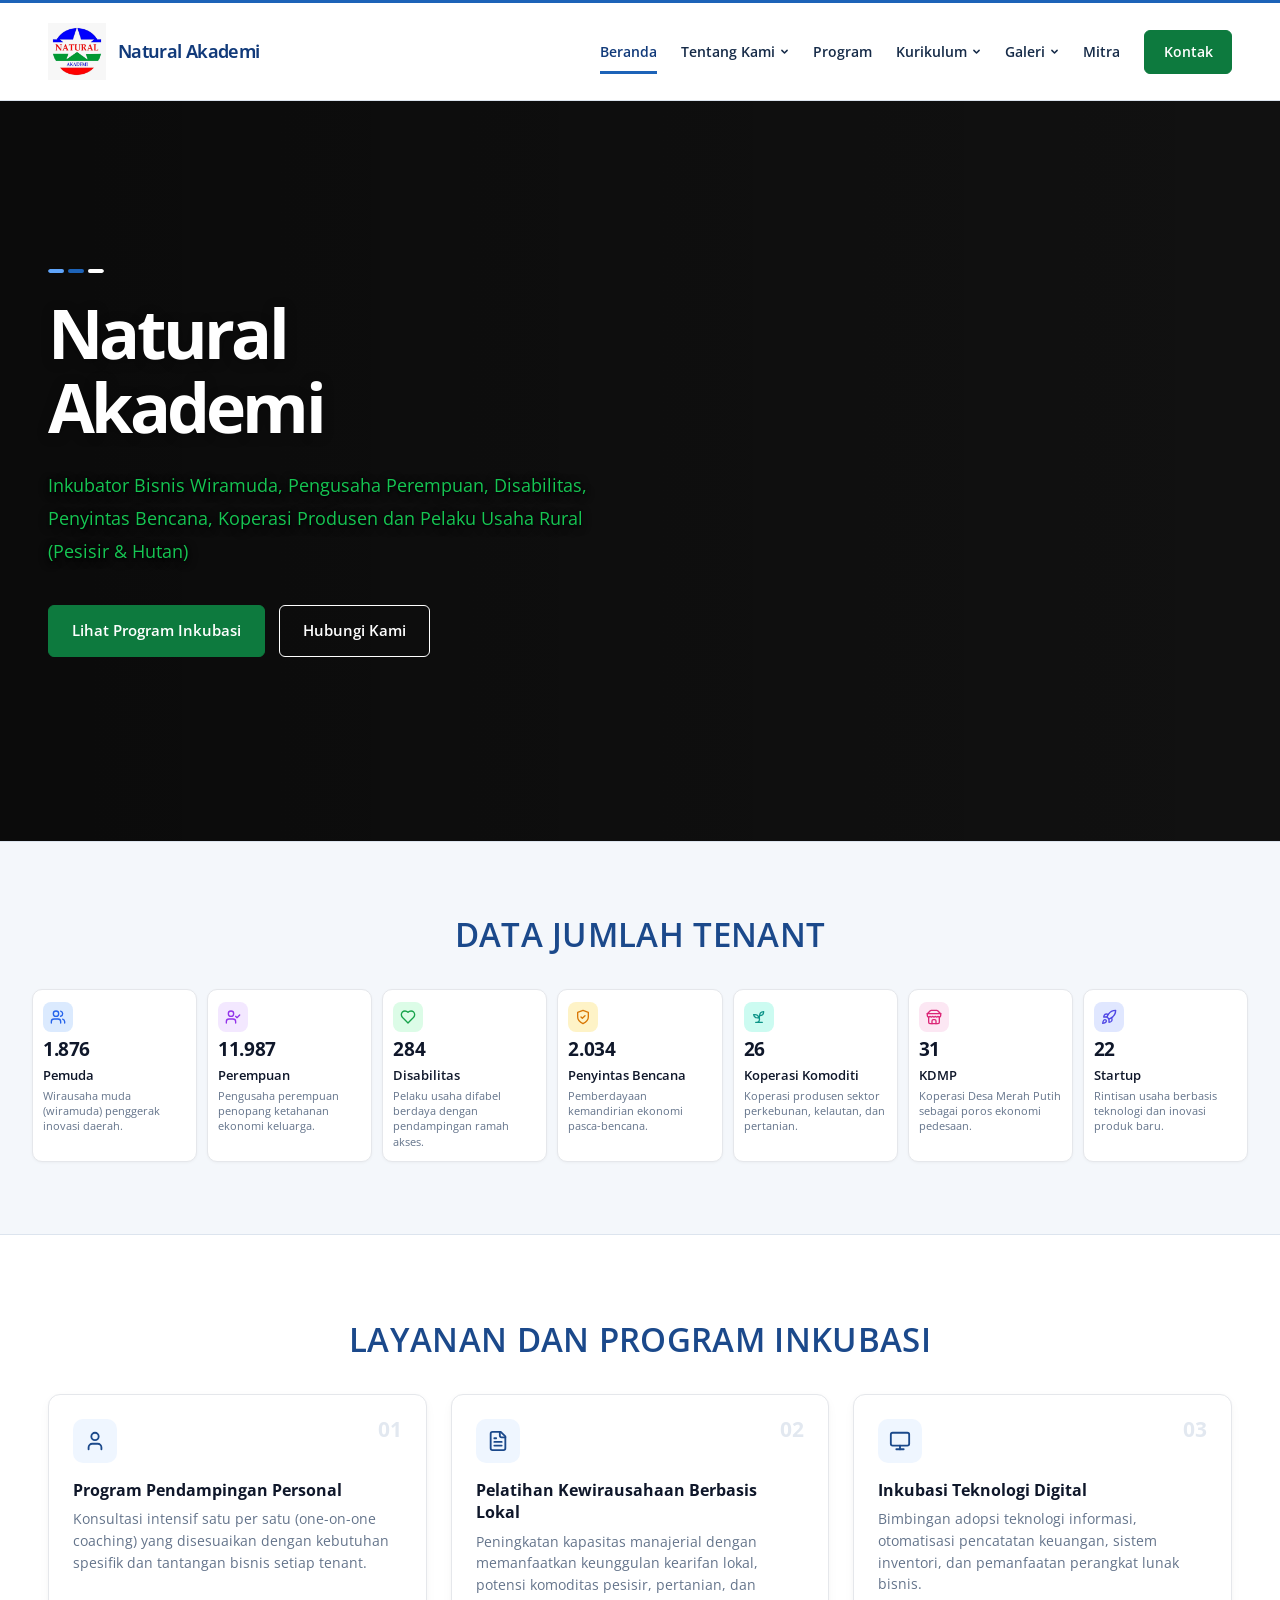
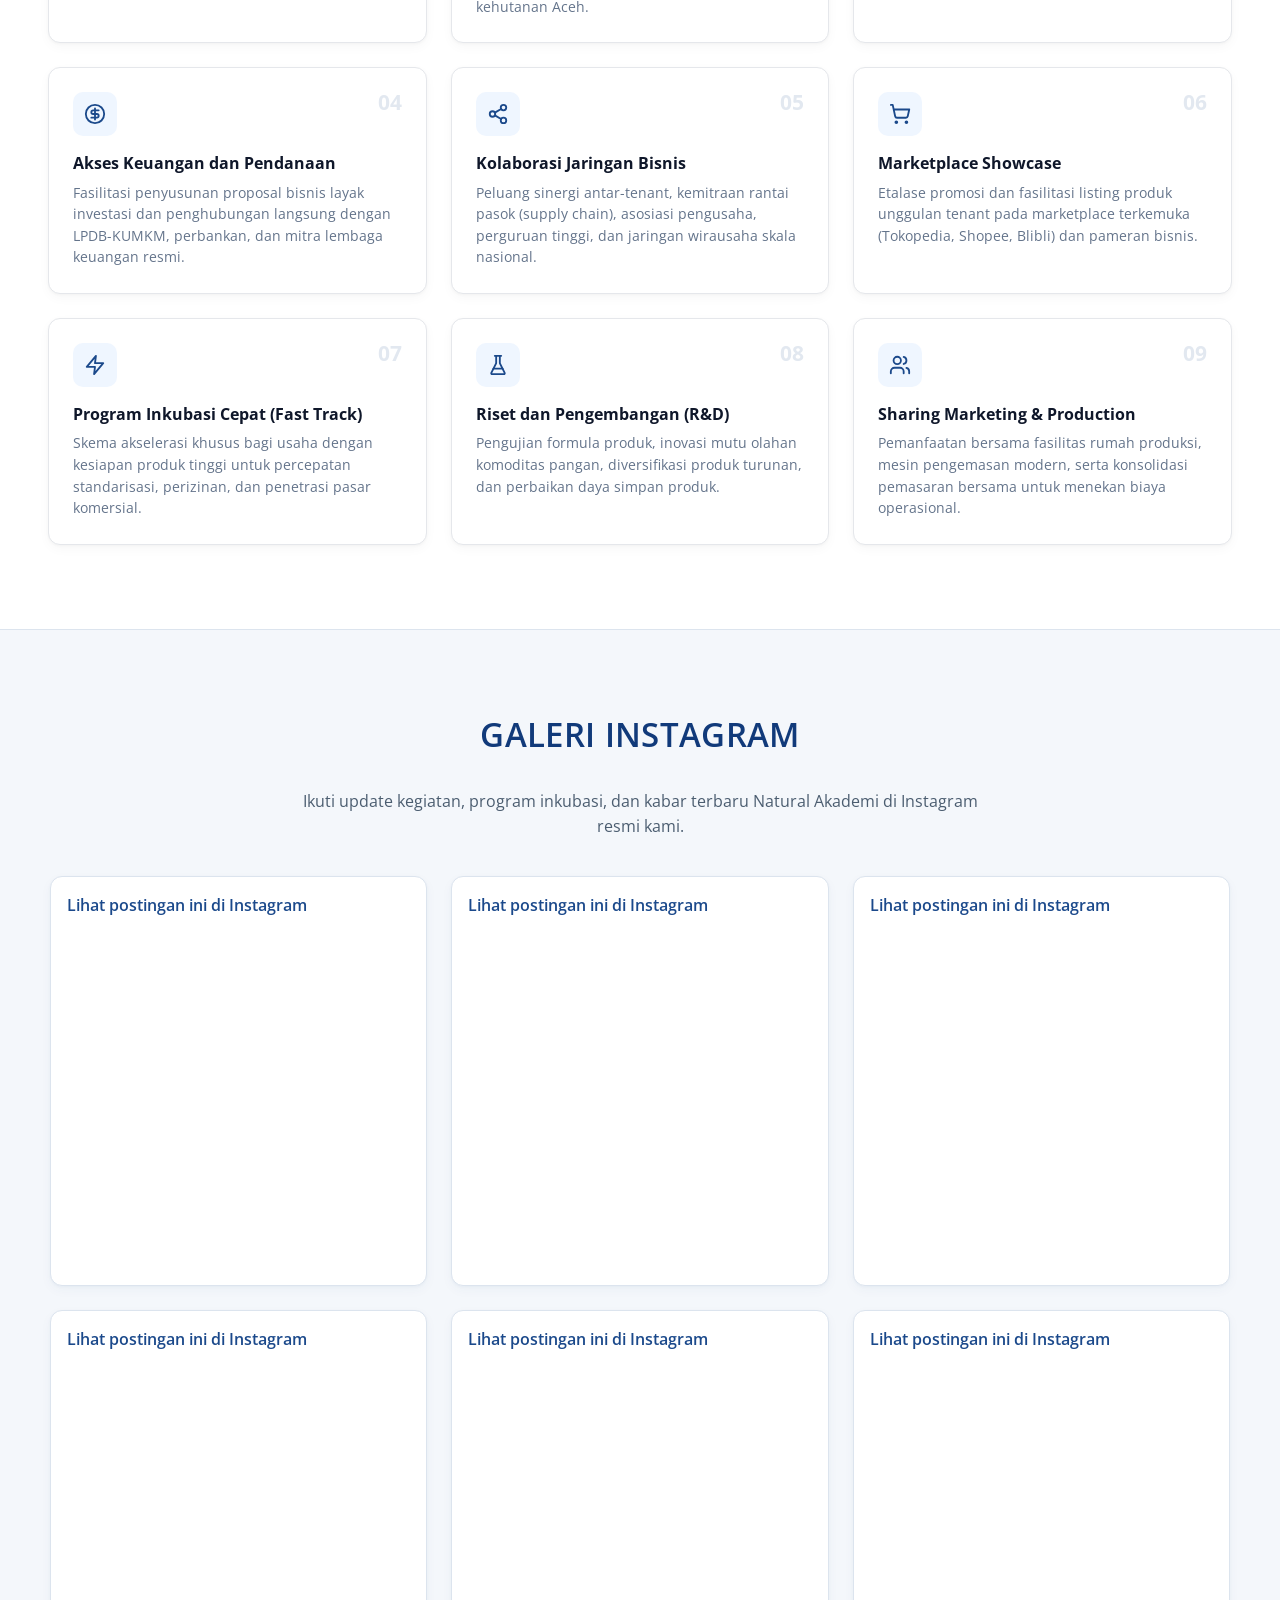
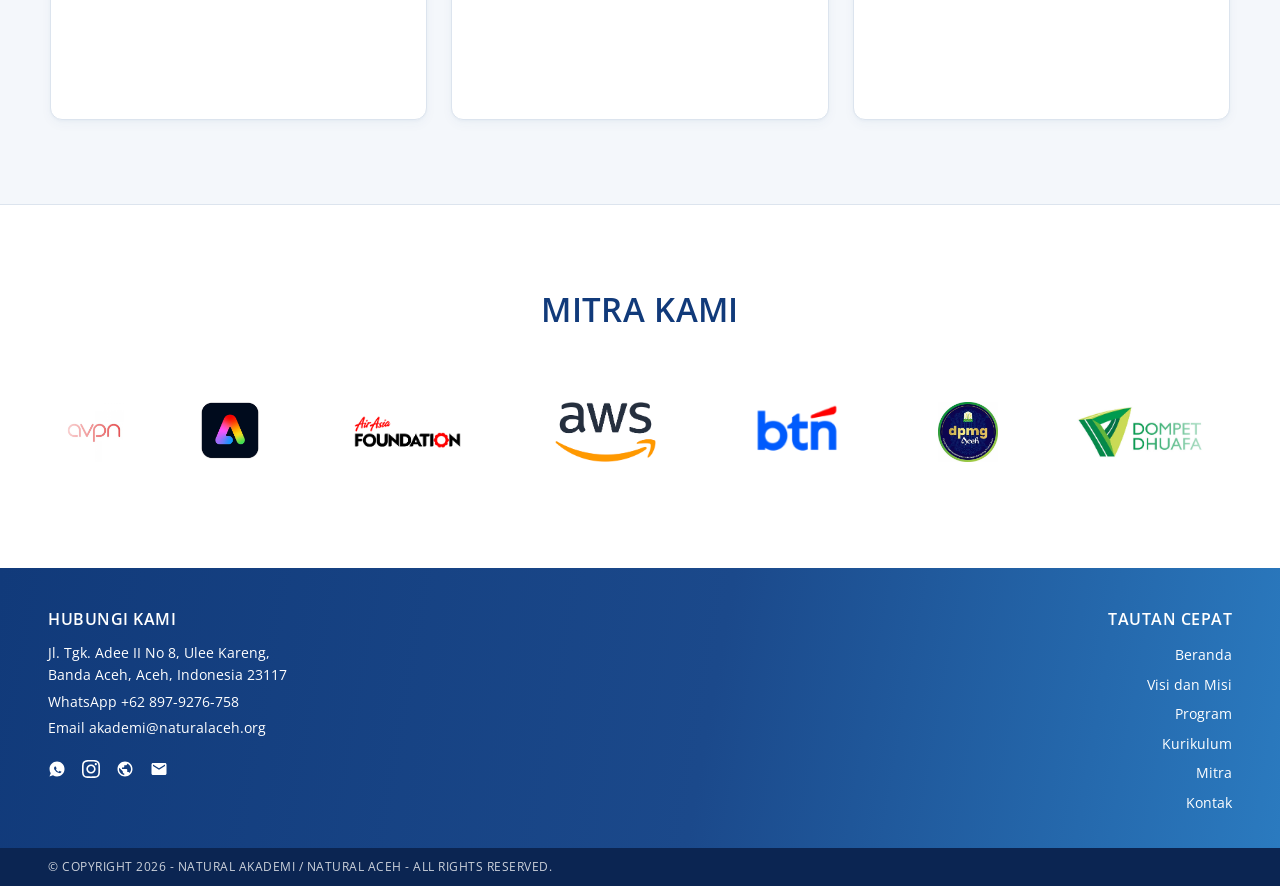
==== commit 060f680f: "Update index.html" ====
--- a/index.html
+++ b/index.html
@@ -5,7 +5,7 @@
     <meta name="viewport" content="width=device-width, initial-scale=1">
     <meta name="theme-color" content="#1B498B">
     <meta name="description" content="Natural Akademi — Inkubator Bisnis Wiramuda, Pengusaha Perempuan, Disabilitas, Penyintas Bencana, Koperasi Produsen dan Pelaku Usaha Rural (Pesisir & Hutan)">
-    <title>Natural Akademi | Sentra Kewirausahaan Pemuda</title>
+    <title>Natural Akademi | Inkubator Bisnis</title>
     <link rel="icon" type="image/jpeg" href="Informasi%20mengenai%20natural%20akademi/Natural%20akademi%20logo%201.jpeg">
     <link rel="stylesheet" href="styles.css">
     <script src="script.js" defer></script>
